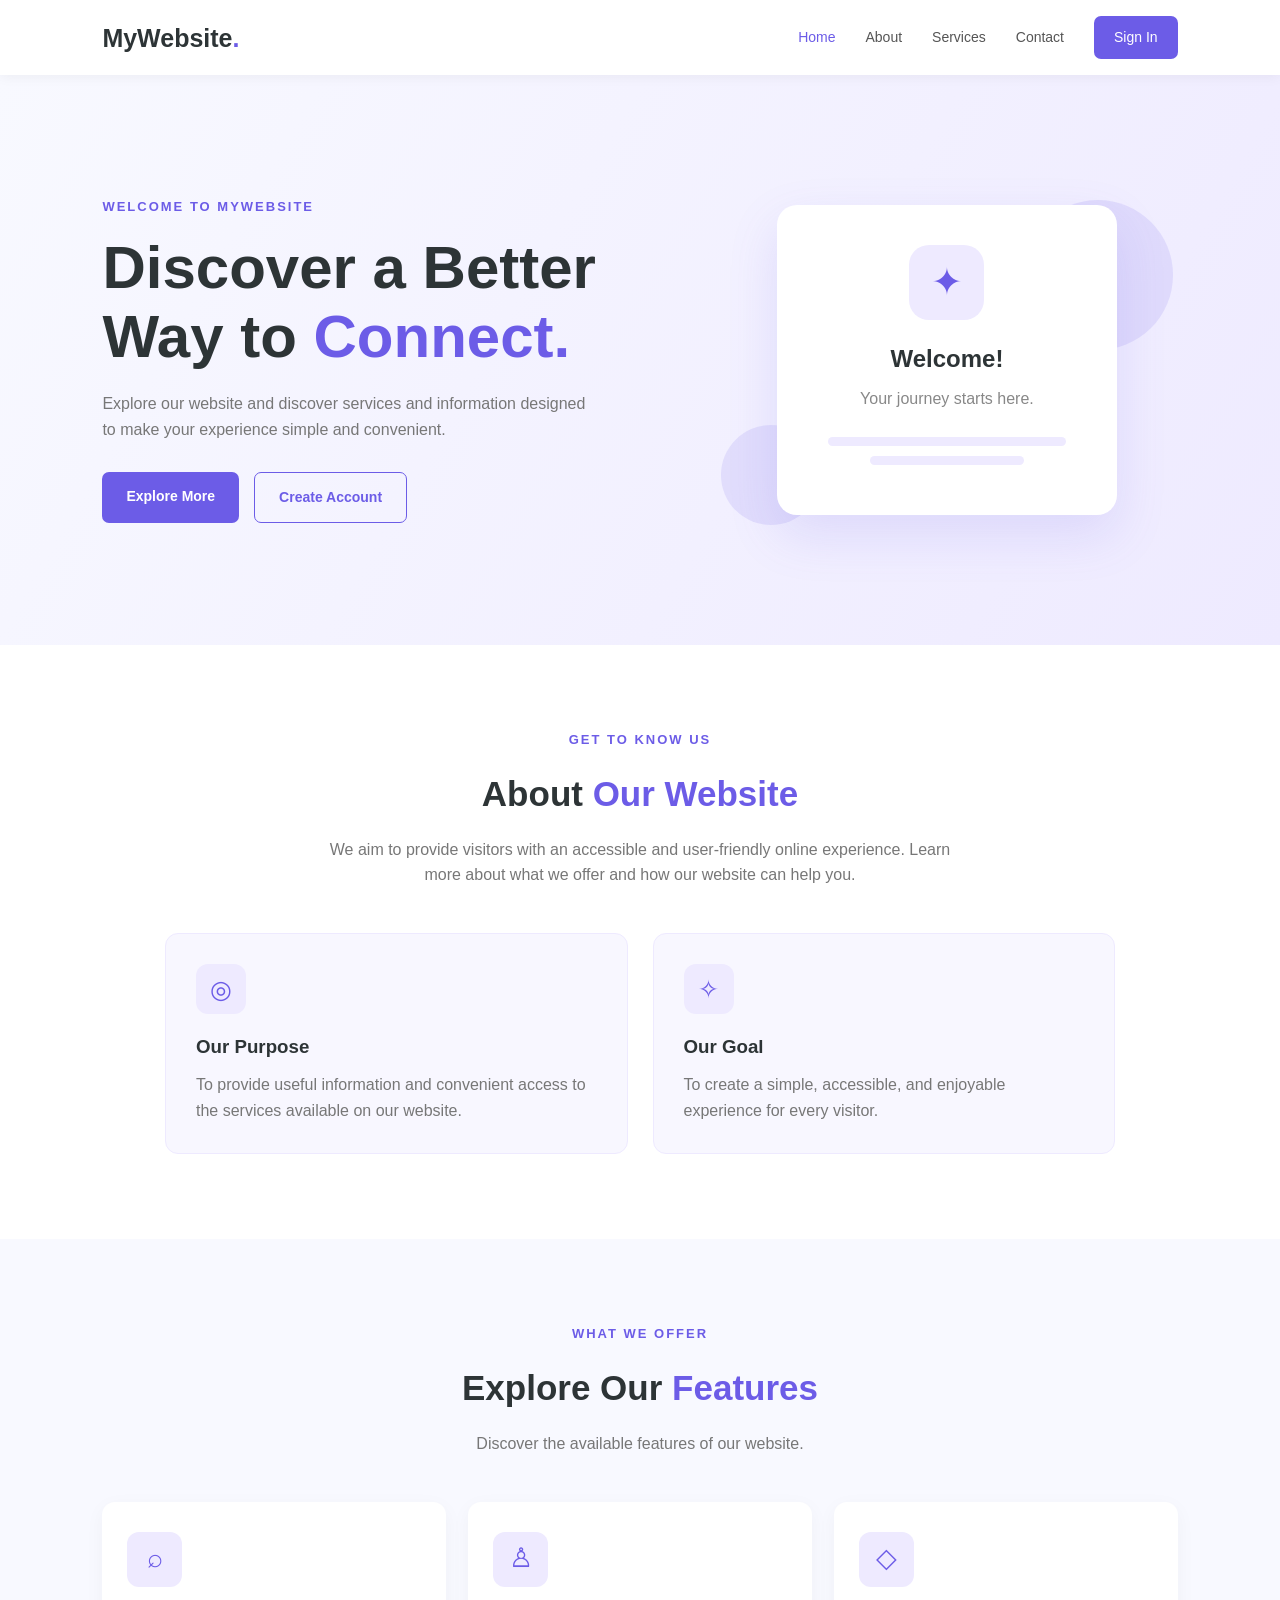
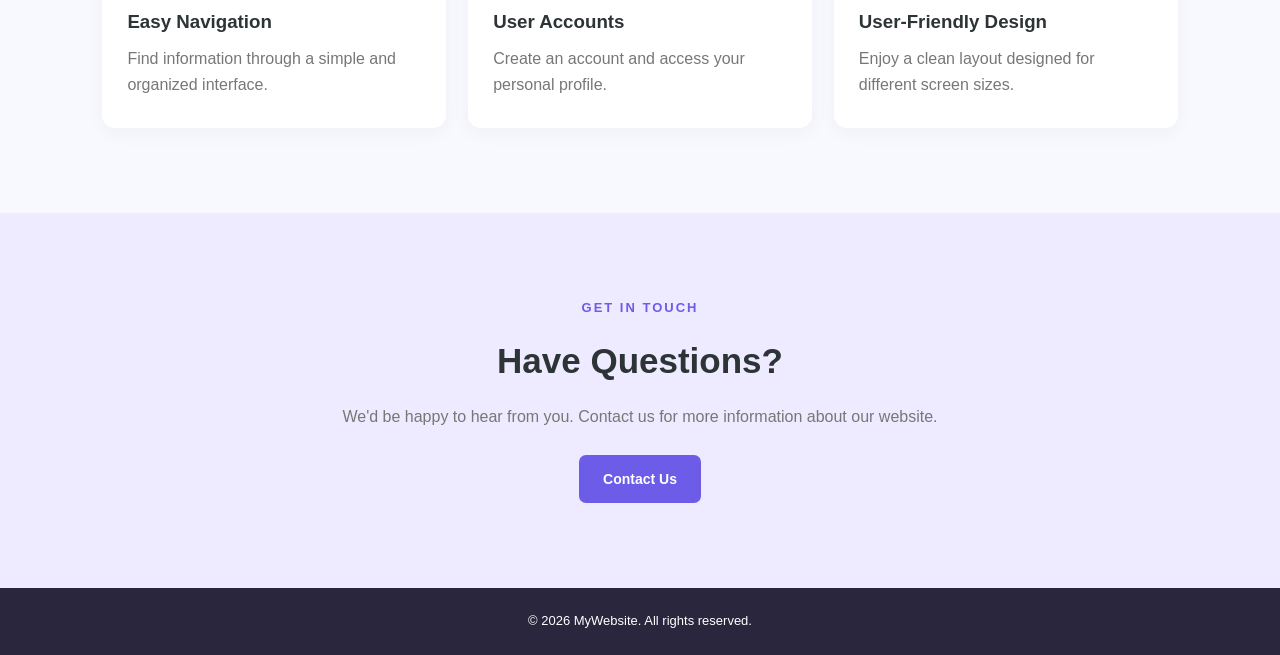
==== index.html @ 2c4d6c96 "Updated project" ====
<!DOCTYPE html>
<html lang="en">

<head>
    <!-- =====================================
         1. PAGE SETTINGS
    ====================================== -->
    <meta charset="UTF-8">
    <meta name="viewport" content="width=device-width, initial-scale=1.0">

    <!-- EDIT: Website Browser Title -->
    <title>MyWebsite | Welcome</title>

    <!-- CSS FILE -->
    <link rel="stylesheet" href="index.css">
</head>

<body>

    <!-- =====================================
         2. HEADER / WEBSITE NAVIGATION
    ====================================== -->
    <header class="header">

        <!-- EDIT: Website Logo / Name -->
        <a href="#home" class="logo">
            MyWebsite<span>.</span>
        </a>

        <!-- Mobile Menu Button -->
        <button class="menu-toggle" id="menuToggle" aria-label="Toggle navigation">
            ☰
        </button>

        <!-- Navigation Links -->
        <nav class="navbar" id="navbar">

            <a href="#home" class="nav-link active">Home</a>
            <a href="#about" class="nav-link">About</a>
            <a href="#services" class="nav-link">Services</a>
            <a href="#contact" class="nav-link">Contact</a>

            <!-- Account Navigation -->
            <a href="login_page.html" id="loginLink" class="login-link">
                Sign In
            </a>

            <a href="profile.html" id="profileLink" class="login-link" hidden>
                My Profile
            </a>

        </nav>
    </header>


    <!-- =====================================
         3. MAIN WEBSITE CONTENT
    ====================================== -->
    <main>

        <!-- =====================================
             3.1 HERO SECTION / HOMEPAGE BANNER
        ====================================== -->
        <section class="hero" id="home">

            <!-- HERO TEXT CONTENT -->
            <div class="hero-content">

                <!-- EDIT: Small Introduction Text -->
                <p class="eyebrow">WELCOME TO MYWEBSITE</p>

                <!-- EDIT: Main Website Heading -->
                <h1>
                    Discover a Better Way to
                    <span>Connect.</span>
                </h1>

                <!-- EDIT: Website Description -->
                <p class="hero-description">
                    Explore our website and discover services and information
                    designed to make your experience simple and convenient.
                </p>

                <!-- HERO BUTTONS -->
                <div class="hero-buttons">

                    <a href="#about" class="primary-btn">
                        Explore More
                    </a>

                    <a href="register_page.html" class="secondary-btn" id="registerLink">
                        Create Account
                    </a>

                </div>
            </div>


            <!-- HERO IMAGE / VISUAL DESIGN -->
            <div class="hero-visual">

                <div class="visual-card">
                    <div class="visual-icon">✦</div>

                    <!-- EDIT: Hero Card Heading -->
                    <h2>Welcome!</h2>

                    <!-- EDIT: Hero Card Description -->
                    <p>Your journey starts here.</p>

                    <div class="visual-line"></div>
                    <div class="visual-line short"></div>
                </div>

                <!-- Decorative Elements -->
                <div class="decor decor-one"></div>
                <div class="decor decor-two"></div>

            </div>

        </section>


        <!-- =====================================
             3.2 ABOUT SECTION
        ====================================== -->
        <section class="about section" id="about">

            <!-- ABOUT SECTION HEADING -->
            <div class="section-heading">

                <p class="eyebrow">GET TO KNOW US</p>

                <!-- EDIT: About Heading -->
                <h2>
                    About <span>Our Website</span>
                </h2>

                <!-- EDIT: About Introduction -->
                <p>
                    We aim to provide visitors with an accessible and
                    user-friendly online experience. Learn more about
                    what we offer and how our website can help you.
                </p>

            </div>


            <!-- ABOUT INFORMATION CARDS -->
            <div class="about-content">

                <!-- ABOUT CARD 1 -->
                <div class="about-box">

                    <div class="about-icon">◎</div>

                    <!-- EDIT: Purpose Title -->
                    <h3>Our Purpose</h3>

                    <!-- EDIT: Purpose Description -->
                    <p>
                        To provide useful information and convenient access
                        to the services available on our website.
                    </p>

                </div>


                <!-- ABOUT CARD 2 -->
                <div class="about-box">

                    <div class="about-icon">✧</div>

                    <!-- EDIT: Goal Title -->
                    <h3>Our Goal</h3>

                    <!-- EDIT: Goal Description -->
                    <p>
                        To create a simple, accessible, and enjoyable
                        experience for every visitor.
                    </p>

                </div>

            </div>

        </section>


        <!-- =====================================
             3.3 SERVICES / FEATURES SECTION
        ====================================== -->
        <section class="services section" id="services">

            <!-- SERVICES HEADING -->
            <div class="section-heading">

                <p class="eyebrow">WHAT WE OFFER</p>

                <!-- EDIT: Services Heading -->
                <h2>
                    Explore Our <span>Features</span>
                </h2>

                <!-- EDIT: Services Introduction -->
                <p>
                    Discover the available features of our website.
                </p>

            </div>


            <!-- SERVICES CARDS -->
            <div class="service-grid">

                <!-- SERVICE CARD 1 -->
                <article class="service-card">

                    <div class="service-icon">⌕</div>

                    <!-- EDIT: Service 1 Title -->
                    <h3>Easy Navigation</h3>

                    <!-- EDIT: Service 1 Description -->
                    <p>
                        Find information through a simple and organized interface.
                    </p>

                </article>


                <!-- SERVICE CARD 2 -->
                <article class="service-card">

                    <div class="service-icon">♙</div>

                    <!-- EDIT: Service 2 Title -->
                    <h3>User Accounts</h3>

                    <!-- EDIT: Service 2 Description -->
                    <p>
                        Create an account and access your personal profile.
                    </p>

                </article>


                <!-- SERVICE CARD 3 -->
                <article class="service-card">

                    <div class="service-icon">◇</div>

                    <!-- EDIT: Service 3 Title -->
                    <h3>User-Friendly Design</h3>

                    <!-- EDIT: Service 3 Description -->
                    <p>
                        Enjoy a clean layout designed for different screen sizes.
                    </p>

                </article>

            </div>

        </section>


        <!-- =====================================
             3.4 CONTACT SECTION
        ====================================== -->
        <section class="contact section" id="contact">

            <div class="contact-content">

                <p class="eyebrow">GET IN TOUCH</p>

                <!-- EDIT: Contact Heading -->
                <h2>Have Questions?</h2>

                <!-- EDIT: Contact Description -->
                <p>
                    We'd be happy to hear from you. Contact us for more
                    information about our website.
                </p>

                <!-- EDIT: Contact Email Address -->
                <a href="mailto:hello@example.com" class="primary-btn">
                    Contact Us
                </a>

            </div>

        </section>

    </main>


    <!-- =====================================
         4. FOOTER SECTION
    ====================================== -->
    <footer class="footer">

        <!-- EDIT: Website Name / Copyright -->
        <p>
            © <span id="currentYear"></span>
            MyWebsite. All rights reserved.
        </p>

    </footer>


    <!-- =====================================
         5. JAVASCRIPT FILE
    ====================================== -->
    <script src="index.js"></script>

</body>
</html>
---- index.css ----
/* =========================
   1. GLOBAL STYLES
========================= */

* {
    margin: 0;
    padding: 0;
    box-sizing: border-box;
    font-family: Arial, sans-serif;
    scroll-behavior: smooth;
}

body {
    background: #f8f9ff;
    color: #2d3436;
    line-height: 1.6;
}

a {
    text-decoration: none;
}

/* =========================
   2. HEADER AND NAVIGATION
========================= */

.header {
    width: 100%;
    min-height: 75px;
    padding: 15px 8%;
    background: #ffffff;
    display: flex;
    justify-content: space-between;
    align-items: center;
    position: sticky;
    top: 0;
    z-index: 1000;
    box-shadow: 0 2px 12px rgba(0, 0, 0, 0.05);
}

.logo {
    font-size: 25px;
    font-weight: bold;
    color: #2d3436;
}

.logo span {
    color: #6c5ce7;
}

.navbar {
    display: flex;
    align-items: center;
    gap: 30px;
}

.nav-link {
    color: #555;
    font-size: 14px;
    transition: 0.3s;
}

.nav-link:hover,
.nav-link.active {
    color: #6c5ce7;
}

.login-link {
    background: #6c5ce7;
    color: #ffffff;
    padding: 10px 20px;
    border-radius: 7px;
    font-size: 14px;
    transition: 0.3s;
}

.login-link:hover {
    background: #5546c7;
}

.login-link[hidden] {
    display: none;
}

.menu-toggle {
    display: none;
    background: none;
    border: none;
    font-size: 26px;
    cursor: pointer;
}

/* =========================
   3. HERO SECTION
========================= */

.hero {
    min-height: 570px;
    padding: 80px 8%;
    display: grid;
    grid-template-columns: 1.1fr 0.9fr;
    align-items: center;
    gap: 50px;
    background: linear-gradient(120deg, #f8f9ff, #eeeaff);
    overflow: hidden;
}

.hero-content {
    max-width: 600px;
}

.eyebrow {
    color: #6c5ce7;
    font-size: 13px;
    font-weight: bold;
    letter-spacing: 2px;
    margin-bottom: 15px;
}

.hero h1 {
    font-size: clamp(38px, 5vw, 60px);
    line-height: 1.15;
    margin-bottom: 20px;
}

.hero h1 span,
.section-heading h2 span {
    color: #6c5ce7;
}

.hero-description {
    color: #777;
    max-width: 500px;
    margin-bottom: 30px;
}

.hero-buttons {
    display: flex;
    gap: 15px;
    flex-wrap: wrap;
}

.primary-btn,
.secondary-btn {
    display: inline-block;
    padding: 13px 24px;
    border-radius: 7px;
    font-size: 14px;
    font-weight: bold;
    transition: 0.3s;
}

.primary-btn {
    background: #6c5ce7;
    color: white;
}

.primary-btn:hover {
    background: #5546c7;
    transform: translateY(-3px);
}

.secondary-btn {
    border: 1px solid #6c5ce7;
    color: #6c5ce7;
}

.secondary-btn:hover {
    background: #eeeaff;
}

/* Hero visual */

.hero-visual {
    min-height: 350px;
    display: grid;
    place-items: center;
    position: relative;
}

.visual-card {
    width: min(100%, 340px);
    padding: 40px 30px;
    background: white;
    border-radius: 20px;
    box-shadow: 0 20px 50px rgba(108, 92, 231, 0.15);
    position: relative;
    z-index: 2;
    text-align: center;
}

.visual-icon {
    width: 75px;
    height: 75px;
    margin: 0 auto 20px;
    display: grid;
    place-items: center;
    border-radius: 20px;
    background: #eeeaff;
    color: #6c5ce7;
    font-size: 38px;
}

.visual-card h2 {
    margin-bottom: 8px;
}

.visual-card p {
    color: #888;
}

.visual-line {
    height: 9px;
    width: 85%;
    margin: 25px auto 10px;
    border-radius: 10px;
    background: #eeeaff;
}

.visual-line.short {
    width: 55%;
    margin-top: 10px;
}

.decor {
    position: absolute;
    border-radius: 50%;
    background: rgba(108, 92, 231, 0.13);
}

.decor-one {
    width: 150px;
    height: 150px;
    top: 15px;
    right: 5px;
}

.decor-two {
    width: 100px;
    height: 100px;
    bottom: 10px;
    left: 5px;
}

/* =========================
   4. GENERAL SECTIONS
========================= */

.section {
    padding: 85px 8%;
}

.section-heading {
    max-width: 650px;
    margin: 0 auto 45px;
    text-align: center;
}

.section-heading h2 {
    font-size: 35px;
    margin-bottom: 15px;
}

.section-heading > p:last-child {
    color: #777;
}

/* =========================
   5. ABOUT SECTION
========================= */

.about {
    background: white;
}

.about-content {
    display: grid;
    grid-template-columns: repeat(2, minmax(0, 1fr));
    gap: 25px;
    max-width: 950px;
    margin: auto;
}

.about-box {
    padding: 30px;
    background: #f8f7ff;
    border-radius: 13px;
    border: 1px solid #eeeaff;
}

.about-icon {
    width: 50px;
    height: 50px;
    display: grid;
    place-items: center;
    background: #eeeaff;
    color: #6c5ce7;
    border-radius: 12px;
    font-size: 25px;
    margin-bottom: 18px;
}

.about-box h3 {
    margin-bottom: 10px;
}

.about-box p {
    color: #777;
}

/* =========================
   6. SERVICES SECTION
========================= */

.services {
    background: #f8f9ff;
}

.service-grid {
    display: grid;
    grid-template-columns: repeat(3, minmax(0, 1fr));
    gap: 22px;
}

.service-card {
    padding: 30px 25px;
    background: white;
    border-radius: 13px;
    box-shadow: 0 5px 20px rgba(0, 0, 0, 0.04);
    transition: 0.3s;
}

.service-card:hover {
    transform: translateY(-7px);
    box-shadow: 0 12px 25px rgba(108, 92, 231, 0.10);
}

.service-icon {
    width: 55px;
    height: 55px;
    display: grid;
    place-items: center;
    background: #eeeaff;
    color: #6c5ce7;
    border-radius: 12px;
    font-size: 27px;
    margin-bottom: 20px;
}

.service-card h3 {
    margin-bottom: 10px;
}

.service-card p {
    color: #777;
}

/* =========================
   7. CONTACT SECTION
========================= */

.contact {
    background: #eeeaff;
    text-align: center;
}

.contact-content {
    max-width: 600px;
    margin: auto;
}

.contact h2 {
    font-size: 35px;
    margin-bottom: 15px;
}

.contact-content > p:not(.eyebrow) {
    color: #777;
    margin-bottom: 25px;
}

/* =========================
   8. FOOTER
========================= */

.footer {
    padding: 23px 8%;
    background: #29263d;
    color: #ffffff;
    text-align: center;
    font-size: 13px;
}

/* =========================
   9. RESPONSIVE DESIGN
========================= */

@media (max-width: 850px) {
    .header {
        padding: 15px 5%;
    }

    .hero {
        padding: 65px 5%;
        grid-template-columns: 1fr;
        text-align: center;
    }

    .hero-content {
        margin: auto;
    }

    .hero-description {
        margin-left: auto;
        margin-right: auto;
    }

    .hero-buttons {
        justify-content: center;
    }

    .hero-visual {
        min-height: 300px;
    }

    .section {
        padding: 70px 5%;
    }
}

@media (max-width: 650px) {
    .menu-toggle {
        display: block;
    }

    .navbar {
        display: none;
        position: absolute;
        top: 75px;
        left: 0;
        width: 100%;
        padding: 20px;
        background: white;
        flex-direction: column;
        align-items: stretch;
        gap: 18px;
        box-shadow: 0 8px 15px rgba(0, 0, 0, 0.06);
    }

    .navbar.show {
        display: flex;
    }

    .navbar .login-link {
        text-align: center;
    }

    .about-content,
    .service-grid {
        grid-template-columns: 1fr;
    }

    .section-heading h2,
    .contact h2 {
        font-size: 29px;
    }

    .hero h1 {
        font-size: 39px;
    }
}
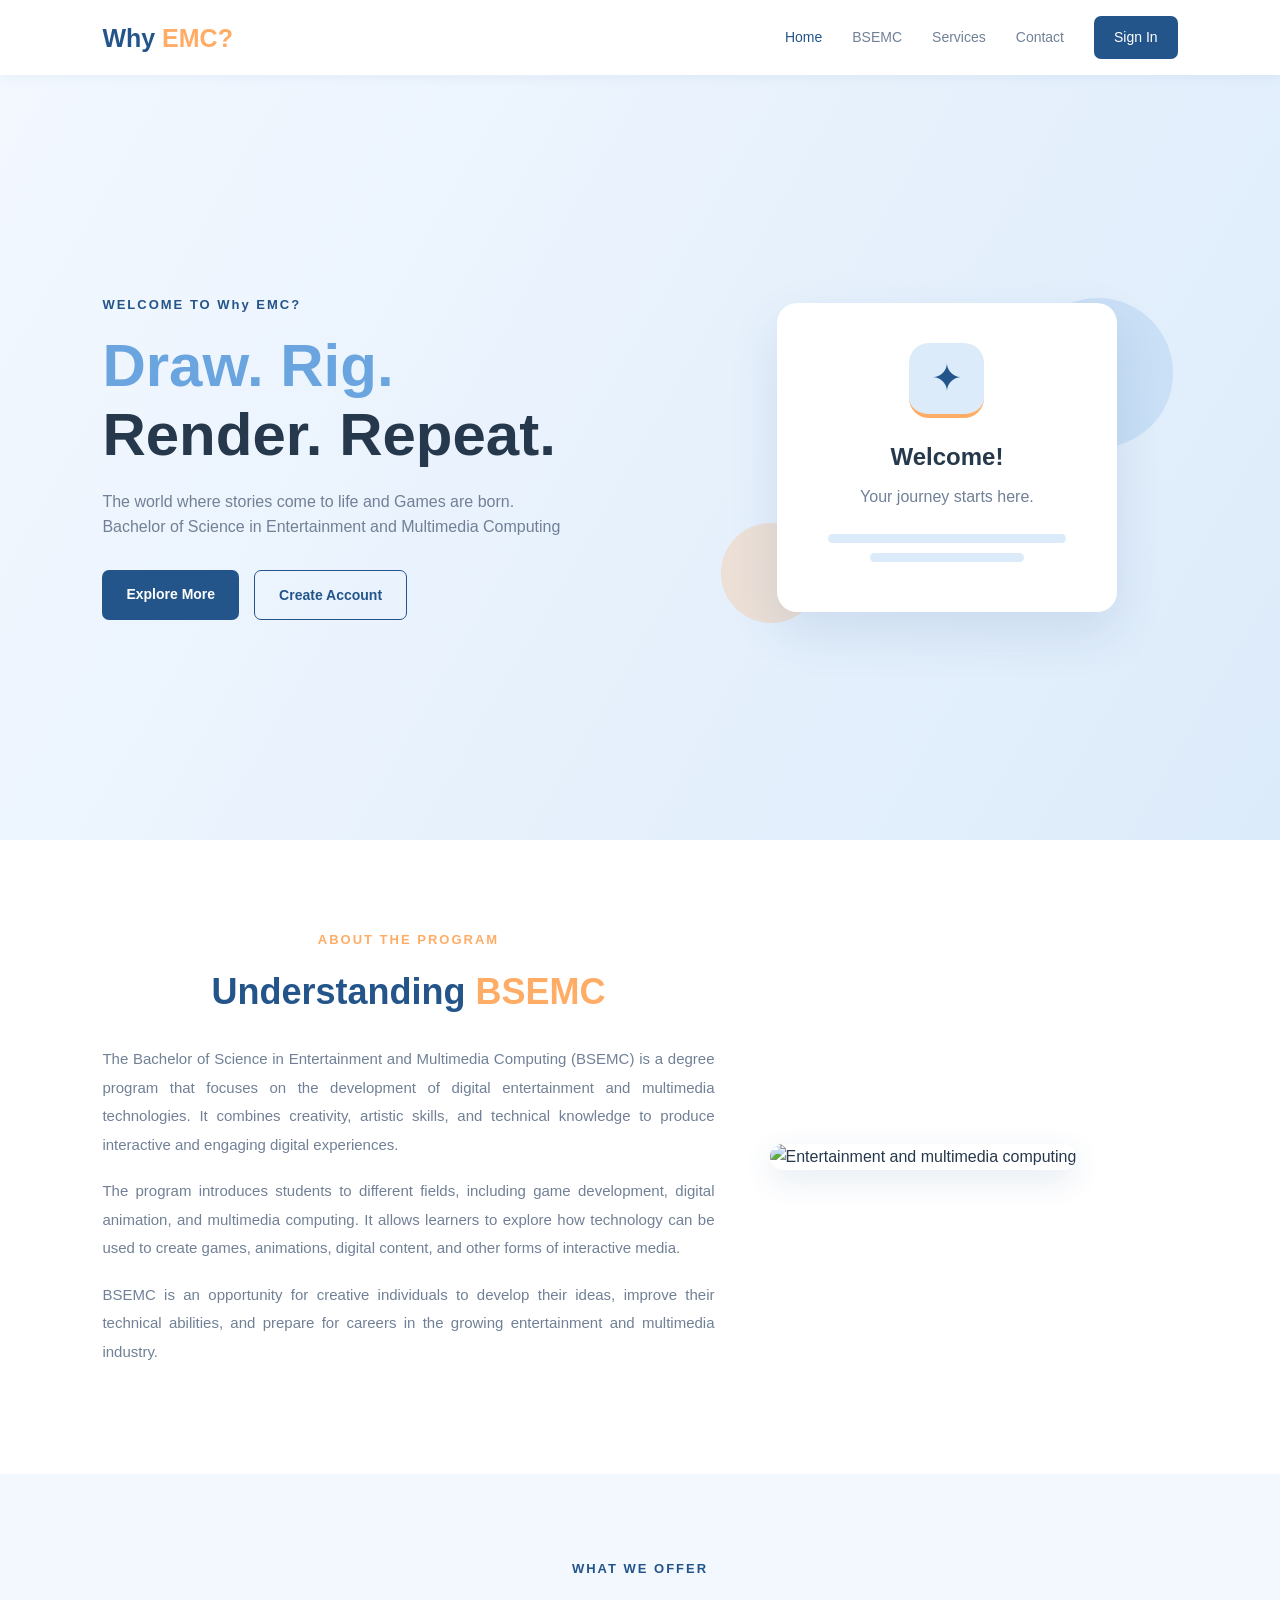
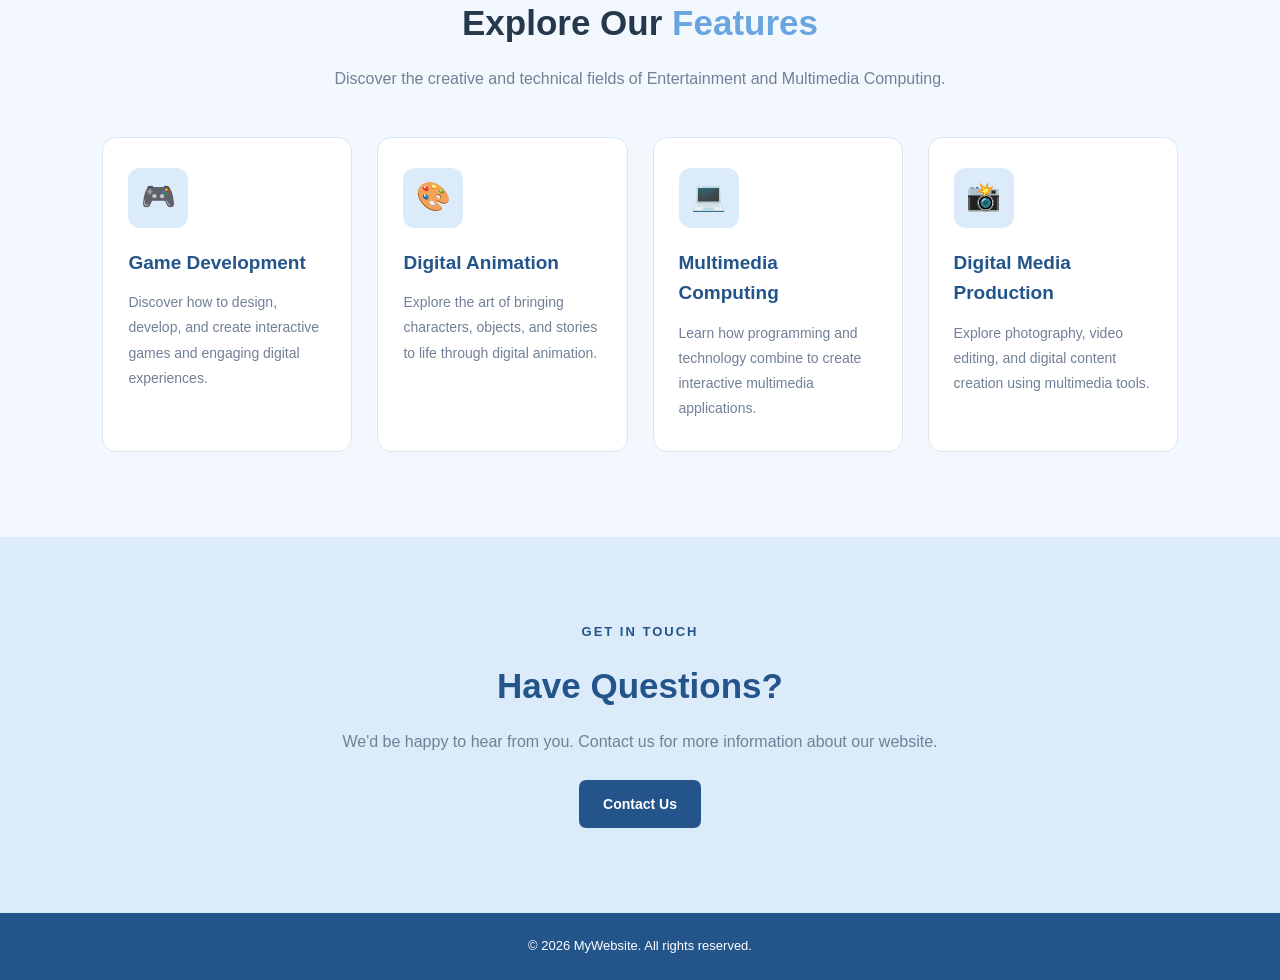
==== commit 36516c2c: "Updated project" ====
--- a/index.html
+++ b/index.html
@@ -25,7 +25,7 @@
 
         <!-- EDIT: Website Logo / Name -->
         <a href="#home" class="logo">
-            MyWebsite<span>.</span>
+            Why    <span>EMC?</span>
         </a>
 
         <!-- Mobile Menu Button -->
@@ -37,7 +37,7 @@
         <nav class="navbar" id="navbar">
 
             <a href="#home" class="nav-link active">Home</a>
-            <a href="#about" class="nav-link">About</a>
+            <a href="#BSEMC" class="nav-link">BSEMC</a>
             <a href="#services" class="nav-link">Services</a>
             <a href="#contact" class="nav-link">Contact</a>
 
@@ -53,7 +53,6 @@
         </nav>
     </header>
 
-
     <!-- =====================================
          3. MAIN WEBSITE CONTENT
     ====================================== -->
@@ -68,24 +67,29 @@
             <div class="hero-content">
 
                 <!-- EDIT: Small Introduction Text -->
-                <p class="eyebrow">WELCOME TO MYWEBSITE</p>
+                <p class="eyebrow">WELCOME TO Why EMC?</p>
 
                 <!-- EDIT: Main Website Heading -->
                 <h1>
-                    Discover a Better Way to
-                    <span>Connect.</span>
+                       
+                    <span>Draw.</span>
+                    <span>Rig.</span>
+                    <br>
+                    Render.
+                    Repeat.
                 </h1>
 
                 <!-- EDIT: Website Description -->
                 <p class="hero-description">
-                    Explore our website and discover services and information
-                    designed to make your experience simple and convenient.
+                    The world where stories come to life and Games are born.
+                    <br> 
+                    Bachelor of Science in Entertainment and Multimedia Computing
                 </p>
 
                 <!-- HERO BUTTONS -->
                 <div class="hero-buttons">
 
-                    <a href="#about" class="primary-btn">
+                    <a href="#BSEMC" class="primary-btn">
                         Explore More
                     </a>
 
@@ -123,73 +127,59 @@
 
 
         <!-- =====================================
-             3.2 ABOUT SECTION
+            ABOUT / UNDERSTANDING BSEMC SECTION
         ====================================== -->
-        <section class="about section" id="about">
-
-            <!-- ABOUT SECTION HEADING -->
-            <div class="section-heading">
-
-                <p class="eyebrow">GET TO KNOW US</p>
-
-                <!-- EDIT: About Heading -->
-                <h2>
-                    About <span>Our Website</span>
-                </h2>
-
-                <!-- EDIT: About Introduction -->
-                <p>
-                    We aim to provide visitors with an accessible and
-                    user-friendly online experience. Learn more about
-                    what we offer and how our website can help you.
-                </p>
-
-            </div>
-
-
-            <!-- ABOUT INFORMATION CARDS -->
-            <div class="about-content">
-
-                <!-- ABOUT CARD 1 -->
-                <div class="about-box">
-
-                    <div class="about-icon">◎</div>
-
-                    <!-- EDIT: Purpose Title -->
-                    <h3>Our Purpose</h3>
-
-                    <!-- EDIT: Purpose Description -->
-                    <p>
-                        To provide useful information and convenient access
-                        to the services available on our website.
-                    </p>
-
-                </div>
-
-
-                <!-- ABOUT CARD 2 -->
-                <div class="about-box">
-
-                    <div class="about-icon">✧</div>
-
-                    <!-- EDIT: Goal Title -->
-                    <h3>Our Goal</h3>
-
-                    <!-- EDIT: Goal Description -->
-                    <p>
-                        To create a simple, accessible, and enjoyable
-                        experience for every visitor.
-                    </p>
-
+        <section class="BSEMC-section" id="BSEMC">
+
+            <div class="BSEMC-container">
+
+                <!-- LEFT: Article Content -->
+                <div class="BSEMC-content">
+
+                    <p class="BSEMC-label">ABOUT THE PROGRAM</p>
+
+                    <!-- EDIT: Section Title -->
+                    <h2>Understanding <span>BSEMC</span></h2>
+
+                    <!-- EDIT: Article -->
+                    <p>
+                        The Bachelor of Science in Entertainment and Multimedia
+                        Computing (BSEMC) is a degree program that focuses on
+                        the development of digital entertainment and multimedia
+                        technologies. It combines creativity, artistic skills,
+                        and technical knowledge to produce interactive and
+                        engaging digital experiences.
+                    </p>
+
+                    <p>
+                        The program introduces students to different fields,
+                        including game development, digital animation, and
+                        multimedia computing. It allows learners to explore
+                        how technology can be used to create games, animations,
+                        digital content, and other forms of interactive media.
+                    </p>
+
+                    <p>
+                        BSEMC is an opportunity for creative individuals to
+                        develop their ideas, improve their technical abilities,
+                        and prepare for careers in the growing entertainment
+                        and multimedia industry.
+                    </p>
+
+                </div>
+
+                <!-- RIGHT: Supporting Image -->
+                <div class="BSEMC-image">
+                    <img src="images/bsemc-about.jpg"
+                        alt="Entertainment and multimedia computing">
                 </div>
 
             </div>
 
         </section>
 
-
         <!-- =====================================
-             3.3 SERVICES / FEATURES SECTION
+            3.3 SERVICES / FEATURES SECTION
         ====================================== -->
         <section class="services section" id="services">
 
@@ -205,67 +195,58 @@
 
                 <!-- EDIT: Services Introduction -->
                 <p>
-                    Discover the available features of our website.
+                    Discover the creative and technical fields
+                    of Entertainment and Multimedia Computing.
                 </p>
 
             </div>
 
-
-            <!-- SERVICES CARDS -->
-            <div class="service-grid">
-
-                <!-- SERVICE CARD 1 -->
-                <article class="service-card">
-
-                    <div class="service-icon">⌕</div>
-
-                    <!-- EDIT: Service 1 Title -->
-                    <h3>Easy Navigation</h3>
-
-                    <!-- EDIT: Service 1 Description -->
-                    <p>
-                        Find information through a simple and organized interface.
-                    </p>
-
-                </article>
-
-
-                <!-- SERVICE CARD 2 -->
-                <article class="service-card">
-
-                    <div class="service-icon">♙</div>
-
-                    <!-- EDIT: Service 2 Title -->
-                    <h3>User Accounts</h3>
-
-                    <!-- EDIT: Service 2 Description -->
-                    <p>
-                        Create an account and access your personal profile.
-                    </p>
-
-                </article>
-
-
-                <!-- SERVICE CARD 3 -->
-                <article class="service-card">
-
-                    <div class="service-icon">◇</div>
-
-                    <!-- EDIT: Service 3 Title -->
-                    <h3>User-Friendly Design</h3>
-
-                    <!-- EDIT: Service 3 Description -->
-                    <p>
-                        Enjoy a clean layout designed for different screen sizes.
-                    </p>
-
-                </article>
+            <!-- SERVICES / FEATURE CARDS -->
+            <div class="services-container">
+
+                <!-- FEATURE 1 -->
+                <div class="service-card">
+                    <div class="service-icon">🎮</div>
+                    <h3>Game Development</h3>
+                    <p>
+                        Discover how to design, develop, and create
+                        interactive games and engaging digital experiences.
+                    </p>
+                </div>
+
+                <!-- FEATURE 2 -->
+                <div class="service-card">
+                    <div class="service-icon">🎨</div>
+                    <h3>Digital Animation</h3>
+                    <p>
+                        Explore the art of bringing characters, objects,
+                        and stories to life through digital animation.
+                    </p>
+                </div>
+
+                <!-- FEATURE 3 -->
+                <div class="service-card">
+                    <div class="service-icon">💻</div>
+                    <h3>Multimedia Computing</h3>
+                    <p>
+                        Learn how programming and technology combine
+                        to create interactive multimedia applications.
+                    </p>
+                </div>
+
+                <!-- FEATURE 4 -->
+                <div class="service-card">
+                    <div class="service-icon">📸</div>
+                    <h3>Digital Media Production</h3>
+                    <p>
+                        Explore photography, video editing, and digital
+                        content creation using multimedia tools.
+                    </p>
+                </div>
 
             </div>
 
         </section>
-
-
         <!-- =====================================
              3.4 CONTACT SECTION
         ====================================== -->
--- a/index.css
+++ b/index.css
@@ -1,6 +1,7 @@
-/* =========================
+
+/* =========================================
    1. GLOBAL STYLES
-========================= */
+========================================= */
 
 * {
     margin: 0;
@@ -9,10 +10,24 @@
     font-family: Arial, sans-serif;
     scroll-behavior: smooth;
 }
+#home {
+    scroll-margin-top: 75px; /* Adjust this value based on your header height */
+}
+:root {
+    --bg-color: #F3F8FF;
+    --surface-color: #FFFFFF;
+    --soft-blue: #DCEBFA;
+    --primary-blue: #6BA5DF;
+    --dark-blue: #24558A;
+    --orange: #FFAD66;
+    --text-color: #26384B;
+    --muted-color: #718096;
+    --border-color: #DCE6F0;
+}
 
 body {
-    background: #f8f9ff;
-    color: #2d3436;
+    background: var(--bg-color);
+    color: var(--text-color);
     line-height: 1.6;
 }
 
@@ -20,32 +35,32 @@
     text-decoration: none;
 }
 
-/* =========================
+/* =========================================
    2. HEADER AND NAVIGATION
-========================= */
+========================================= */
 
 .header {
     width: 100%;
     min-height: 75px;
     padding: 15px 8%;
-    background: #ffffff;
+    background: var(--surface-color);
     display: flex;
     justify-content: space-between;
     align-items: center;
     position: sticky;
     top: 0;
     z-index: 1000;
-    box-shadow: 0 2px 12px rgba(0, 0, 0, 0.05);
+    box-shadow: 0 2px 12px rgba(36, 85, 138, 0.06);
 }
 
 .logo {
     font-size: 25px;
     font-weight: bold;
-    color: #2d3436;
+    color: var(--dark-blue);
 }
 
 .logo span {
-    color: #6c5ce7;
+    color: var(--orange);
 }
 
 .navbar {
@@ -55,19 +70,19 @@
 }
 
 .nav-link {
-    color: #555;
+    color: var(--muted-color);
     font-size: 14px;
     transition: 0.3s;
 }
 
 .nav-link:hover,
 .nav-link.active {
-    color: #6c5ce7;
+    color: var(--dark-blue);
 }
 
 .login-link {
-    background: #6c5ce7;
-    color: #ffffff;
+    background: var(--dark-blue);
+    color: white;
     padding: 10px 20px;
     border-radius: 7px;
     font-size: 14px;
@@ -75,7 +90,7 @@
 }
 
 .login-link:hover {
-    background: #5546c7;
+    background: #183F6B;
 }
 
 .login-link[hidden] {
@@ -86,31 +101,37 @@
     display: none;
     background: none;
     border: none;
+    color: var(--dark-blue);
     font-size: 26px;
     cursor: pointer;
 }
 
-/* =========================
+/* =========================================
    3. HERO SECTION
-========================= */
+========================================= */
 
 .hero {
-    min-height: 570px;
-    padding: 80px 8%;
+    min-height: 85vh; /* Makes the hero section taller */
+    padding: 110px 8%;
     display: grid;
     grid-template-columns: 1.1fr 0.9fr;
     align-items: center;
     gap: 50px;
-    background: linear-gradient(120deg, #f8f9ff, #eeeaff);
+    background: linear-gradient(
+        120deg,
+        #F3F8FF,
+        #DCEBFA
+    );
     overflow: hidden;
 }
+
 
 .hero-content {
     max-width: 600px;
 }
 
 .eyebrow {
-    color: #6c5ce7;
+    color: var(--dark-blue);
     font-size: 13px;
     font-weight: bold;
     letter-spacing: 2px;
@@ -125,11 +146,11 @@
 
 .hero h1 span,
 .section-heading h2 span {
-    color: #6c5ce7;
+    color: var(--primary-blue);
 }
 
 .hero-description {
-    color: #777;
+    color: var(--muted-color);
     max-width: 500px;
     margin-bottom: 30px;
 }
@@ -139,6 +160,8 @@
     gap: 15px;
     flex-wrap: wrap;
 }
+
+/* Hero Buttons */
 
 .primary-btn,
 .secondary-btn {
@@ -151,25 +174,25 @@
 }
 
 .primary-btn {
-    background: #6c5ce7;
+    background: var(--dark-blue);
     color: white;
 }
 
 .primary-btn:hover {
-    background: #5546c7;
+    background: #183F6B;
     transform: translateY(-3px);
 }
 
 .secondary-btn {
-    border: 1px solid #6c5ce7;
-    color: #6c5ce7;
+    border: 1px solid var(--dark-blue);
+    color: var(--dark-blue);
 }
 
 .secondary-btn:hover {
-    background: #eeeaff;
-}
-
-/* Hero visual */
+    background: var(--soft-blue);
+}
+
+/* Hero Visual */
 
 .hero-visual {
     min-height: 350px;
@@ -181,9 +204,9 @@
 .visual-card {
     width: min(100%, 340px);
     padding: 40px 30px;
-    background: white;
+    background: var(--surface-color);
     border-radius: 20px;
-    box-shadow: 0 20px 50px rgba(108, 92, 231, 0.15);
+    box-shadow: 0 20px 50px rgba(36, 85, 138, 0.12);
     position: relative;
     z-index: 2;
     text-align: center;
@@ -196,8 +219,9 @@
     display: grid;
     place-items: center;
     border-radius: 20px;
-    background: #eeeaff;
-    color: #6c5ce7;
+    background: var(--soft-blue);
+    color: var(--dark-blue);
+    border-bottom: 4px solid var(--orange);
     font-size: 38px;
 }
 
@@ -206,7 +230,7 @@
 }
 
 .visual-card p {
-    color: #888;
+    color: var(--muted-color);
 }
 
 .visual-line {
@@ -214,7 +238,7 @@
     width: 85%;
     margin: 25px auto 10px;
     border-radius: 10px;
-    background: #eeeaff;
+    background: var(--soft-blue);
 }
 
 .visual-line.short {
@@ -225,7 +249,7 @@
 .decor {
     position: absolute;
     border-radius: 50%;
-    background: rgba(108, 92, 231, 0.13);
+    background: rgba(107, 165, 223, 0.20);
 }
 
 .decor-one {
@@ -240,11 +264,12 @@
     height: 100px;
     bottom: 10px;
     left: 5px;
-}
-
-/* =========================
+    background: rgba(255, 173, 102, 0.25);
+}
+
+/* =========================================
    4. GENERAL SECTIONS
-========================= */
+========================================= */
 
 .section {
     padding: 85px 8%;
@@ -262,105 +287,154 @@
 }
 
 .section-heading > p:last-child {
-    color: #777;
-}
-
-/* =========================
-   5. ABOUT SECTION
-========================= */
-
-.about {
-    background: white;
-}
-
-.about-content {
+    color: var(--muted-color);
+}
+
+/* =====================================
+   ABOUT / UNDERSTANDING BSEMC
+====================================== */
+
+.BSEMC-section {
+    padding: 90px 8%;
+    background: #FFFFFF;
+}
+
+.BSEMC-container {
     display: grid;
-    grid-template-columns: repeat(2, minmax(0, 1fr));
+    grid-template-columns: 1.2fr 0.8fr;
+    align-items: center;
+    gap: 55px;
+    max-width: 1200px;
+    margin: auto;
+}
+
+.BSEMC-content {
+    width: 100%;
+}
+
+.BSEMC-label {
+    color: #FFAD66;
+    font-size: 13px;
+    font-weight: 700;
+    letter-spacing: 2px;
+    margin-bottom: 12px;
+}
+
+.BSEMC-content h2 {
+    color: #24558A;
+    font-size: 36px;
+    margin-bottom: 25px;
+}
+
+.BSEMC-content h2 span {
+    color: #FFAD66;
+}
+
+.BSEMC-content p:not(.BSEMC-label) {
+    color: #718096;
+    font-size: 15px;
+    line-height: 1.9;
+    margin-bottom: 18px;
+    text-align: justify;
+}
+
+.BSEMC-image img {
+    width: 100%;
+    height: 380px;
+    object-fit: cover;
+    border-radius: 15px;
+    box-shadow: 0 10px 30px rgba(36, 85, 138, 0.12);
+}
+.BSEMC-label,
+.BSEMC-content h2 {
+    text-align: center;
+}
+
+/* Responsive Design */
+@media (max-width: 850px) {
+    .BSEMC-container {
+        grid-template-columns: 1fr;
+        gap: 30px;
+    }
+
+    .BSEMC-content h2 {
+        font-size: 30px;
+    }
+
+    .BSEMC-image img {
+        height: 300px;
+    }
+}
+
+/* =====================================
+   SERVICES / FEATURE CARDS
+====================================== */
+
+.services-container {
+    display: grid;
+    grid-template-columns: repeat(4, 1fr);
     gap: 25px;
-    max-width: 950px;
-    margin: auto;
-}
-
-.about-box {
-    padding: 30px;
-    background: #f8f7ff;
-    border-radius: 13px;
-    border: 1px solid #eeeaff;
-}
-
-.about-icon {
-    width: 50px;
-    height: 50px;
-    display: grid;
-    place-items: center;
-    background: #eeeaff;
-    color: #6c5ce7;
+    max-width: 1200px;
+    margin: 45px auto 0;
+}
+
+.service-card {
+    background: #FFFFFF;
+    padding: 30px 25px;
+    border: 1px solid #DCE6F0;
+    border-radius: 14px;
+    transition: 0.3s ease;
+}
+
+.service-card:hover {
+    transform: translateY(-8px);
+    box-shadow: 0 12px 30px rgba(36, 85, 138, 0.12);
+    border-color: #6BA5DF;
+}
+
+.service-icon {
+    width: 60px;
+    height: 60px;
+    display: flex;
+    justify-content: center;
+    align-items: center;
+    background: #DCEBFA;
     border-radius: 12px;
-    font-size: 25px;
-    margin-bottom: 18px;
-}
-
-.about-box h3 {
-    margin-bottom: 10px;
-}
-
-.about-box p {
-    color: #777;
-}
-
-/* =========================
-   6. SERVICES SECTION
-========================= */
-
-.services {
-    background: #f8f9ff;
-}
-
-.service-grid {
-    display: grid;
-    grid-template-columns: repeat(3, minmax(0, 1fr));
-    gap: 22px;
-}
-
-.service-card {
-    padding: 30px 25px;
-    background: white;
-    border-radius: 13px;
-    box-shadow: 0 5px 20px rgba(0, 0, 0, 0.04);
-    transition: 0.3s;
-}
-
-.service-card:hover {
-    transform: translateY(-7px);
-    box-shadow: 0 12px 25px rgba(108, 92, 231, 0.10);
-}
-
-.service-icon {
-    width: 55px;
-    height: 55px;
-    display: grid;
-    place-items: center;
-    background: #eeeaff;
-    color: #6c5ce7;
-    border-radius: 12px;
-    font-size: 27px;
+    font-size: 28px;
     margin-bottom: 20px;
 }
 
 .service-card h3 {
-    margin-bottom: 10px;
+    color: #24558A;
+    font-size: 19px;
+    margin-bottom: 12px;
 }
 
 .service-card p {
-    color: #777;
-}
-
-/* =========================
+    color: #718096;
+    font-size: 14px;
+    line-height: 1.8;
+}
+
+/* RESPONSIVE DESIGN */
+@media (max-width: 1000px) {
+    .services-container {
+        grid-template-columns: repeat(2, 1fr);
+    }
+}
+
+@media (max-width: 600px) {
+    .services-container {
+        grid-template-columns: 1fr;
+    }
+}
+
+/* =========================================
    7. CONTACT SECTION
-========================= */
+========================================= */
 
 .contact {
-    background: #eeeaff;
+    background: var(--soft-blue);
     text-align: center;
 }
 
@@ -372,28 +446,29 @@
 .contact h2 {
     font-size: 35px;
     margin-bottom: 15px;
+    color: var(--dark-blue);
 }
 
 .contact-content > p:not(.eyebrow) {
-    color: #777;
+    color: var(--muted-color);
     margin-bottom: 25px;
 }
 
-/* =========================
+/* =========================================
    8. FOOTER
-========================= */
+========================================= */
 
 .footer {
     padding: 23px 8%;
-    background: #29263d;
-    color: #ffffff;
+    background: var(--dark-blue);
+    color: white;
     text-align: center;
     font-size: 13px;
 }
 
-/* =========================
+/* =========================================
    9. RESPONSIVE DESIGN
-========================= */
+========================================= */
 
 @media (max-width: 850px) {
     .header {
@@ -440,11 +515,11 @@
         left: 0;
         width: 100%;
         padding: 20px;
-        background: white;
+        background: var(--surface-color);
         flex-direction: column;
         align-items: stretch;
         gap: 18px;
-        box-shadow: 0 8px 15px rgba(0, 0, 0, 0.06);
+        box-shadow: 0 8px 15px rgba(36, 85, 138, 0.08);
     }
 
     .navbar.show {
@@ -468,4 +543,5 @@
     .hero h1 {
         font-size: 39px;
     }
+
 }
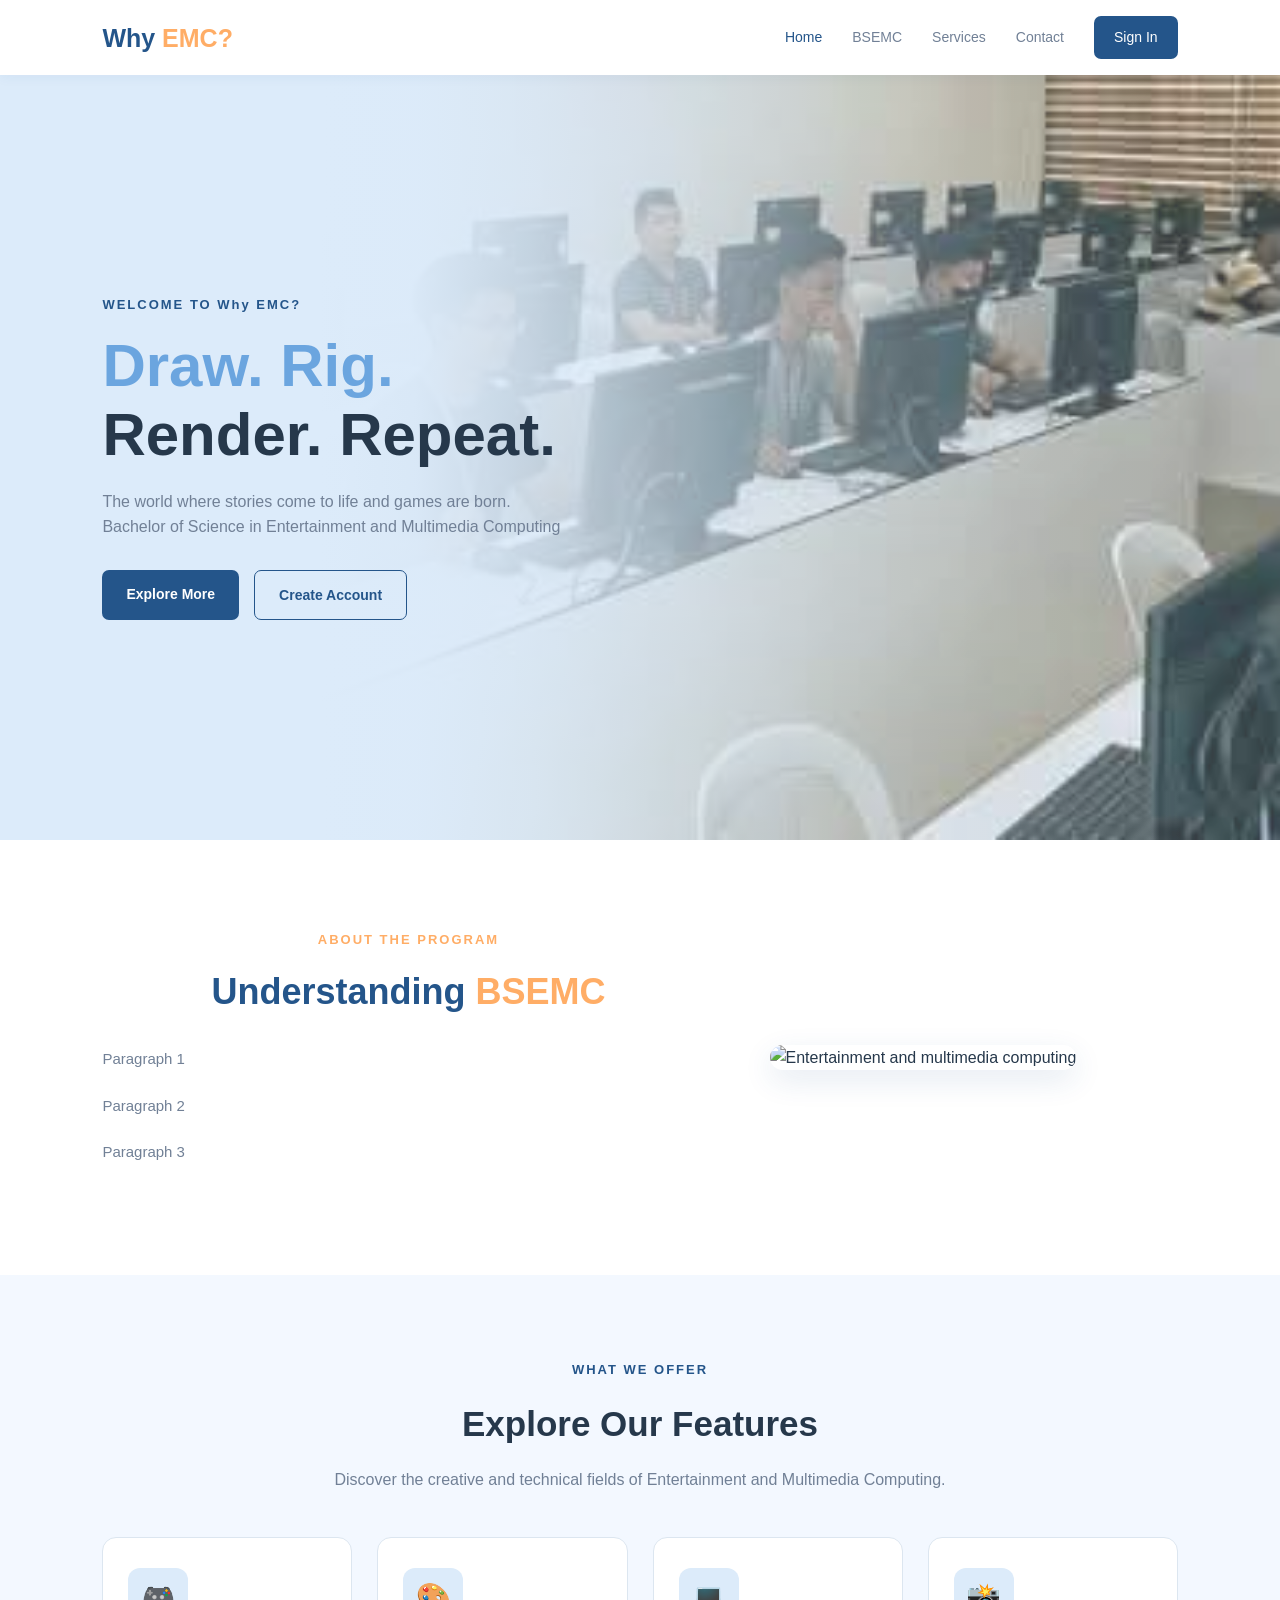
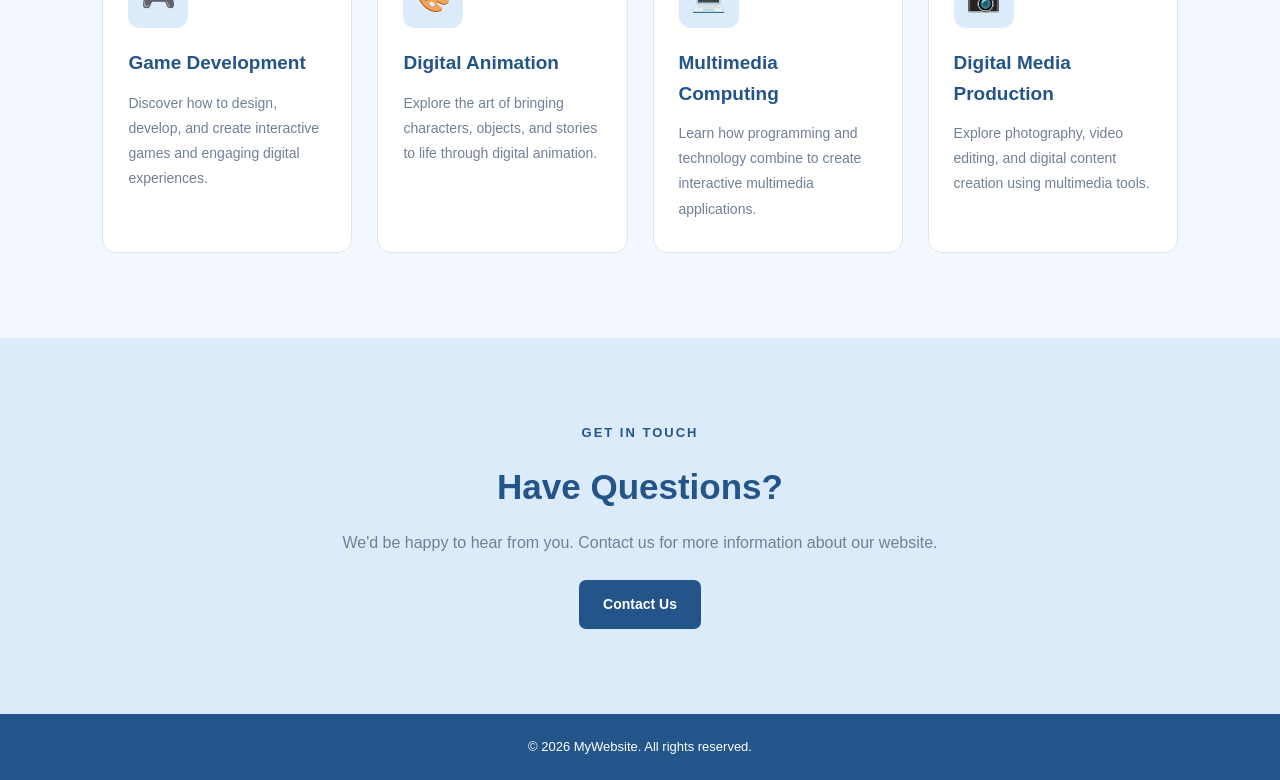
==== commit ababb137: "Updated project" ====
--- a/index.html
+++ b/index.html
@@ -58,73 +58,81 @@
     ====================================== -->
     <main>
 
-        <!-- =====================================
-             3.1 HERO SECTION / HOMEPAGE BANNER
-        ====================================== -->
-        <section class="hero" id="home">
-
-            <!-- HERO TEXT CONTENT -->
-            <div class="hero-content">
-
-                <!-- EDIT: Small Introduction Text -->
-                <p class="eyebrow">WELCOME TO Why EMC?</p>
-
-                <!-- EDIT: Main Website Heading -->
-                <h1>
-                       
-                    <span>Draw.</span>
-                    <span>Rig.</span>
-                    <br>
-                    Render.
-                    Repeat.
-                </h1>
-
-                <!-- EDIT: Website Description -->
-                <p class="hero-description">
-                    The world where stories come to life and Games are born.
-                    <br> 
-                    Bachelor of Science in Entertainment and Multimedia Computing
-                </p>
-
-                <!-- HERO BUTTONS -->
-                <div class="hero-buttons">
-
-                    <a href="#BSEMC" class="primary-btn">
-                        Explore More
-                    </a>
-
-                    <a href="register_page.html" class="secondary-btn" id="registerLink">
-                        Create Account
-                    </a>
-
-                </div>
-            </div>
-
-
-            <!-- HERO IMAGE / VISUAL DESIGN -->
-            <div class="hero-visual">
-
-                <div class="visual-card">
-                    <div class="visual-icon">✦</div>
-
-                    <!-- EDIT: Hero Card Heading -->
-                    <h2>Welcome!</h2>
-
-                    <!-- EDIT: Hero Card Description -->
-                    <p>Your journey starts here.</p>
-
-                    <div class="visual-line"></div>
-                    <div class="visual-line short"></div>
-                </div>
-
-                <!-- Decorative Elements -->
-                <div class="decor decor-one"></div>
-                <div class="decor decor-two"></div>
-
-            </div>
-
-        </section>
-
+    <!-- =====================================
+        3.1 HERO SECTION / HOMEPAGE BANNER
+    ====================================== -->
+    <section class="hero" id="home">
+
+        <!-- LEFT SIDE: HERO TEXT -->
+        <div class="hero-content">
+
+            <p class="eyebrow">WELCOME TO Why EMC?</p>
+
+            <h1>
+                <span>Draw.</span>
+                <span>Rig.</span>
+                <br>
+                Render.
+                Repeat.
+            </h1>
+
+            <p class="hero-description">
+                The world where stories come to life and games are born.
+                <br>
+                Bachelor of Science in Entertainment and Multimedia Computing
+            </p>
+
+            <div class="hero-buttons">
+
+                <a href="#BSEMC" class="primary-btn">
+                    Explore More
+                </a>
+
+                <a href="register_page.html"
+                class="secondary-btn"
+                id="registerLink">
+                    Create Account
+                </a>
+
+            </div>
+
+        </div>
+
+        <!-- RIGHT SIDE: FULL-HEIGHT IMAGE SLIDESHOW -->
+        <div class="hero-visual">
+
+            <div class="hero-slideshow">
+
+                <!-- SLIDE 1 -->
+                <div class="slide active">
+                    <img src="bsemc-slide1.jpg"
+                        alt="Students creating digital artwork">
+                </div>
+
+                <!-- SLIDE 2 -->
+                <div class="slide">
+                    <img src="bsemc-slide2.jpg"
+                        alt="BSEMC students">
+                </div>
+
+                <!-- SLIDE 3 -->
+                <div class="slide">
+                    <img src="bsemc-slide3.jpg"
+                        alt="Students working in a computer laboratory">
+                </div>
+
+                <!-- SLIDE 4 -->
+                <div class="slide">
+                    <img src="bsemc-slide4.jpg"
+                        alt="Students working on digital media">
+                </div>
+
+
+            </div>
+
+        </div>
+
+    </section>
 
         <!-- =====================================
             ABOUT / UNDERSTANDING BSEMC SECTION
@@ -143,27 +151,15 @@
 
                     <!-- EDIT: Article -->
                     <p>
-                        The Bachelor of Science in Entertainment and Multimedia
-                        Computing (BSEMC) is a degree program that focuses on
-                        the development of digital entertainment and multimedia
-                        technologies. It combines creativity, artistic skills,
-                        and technical knowledge to produce interactive and
-                        engaging digital experiences.
-                    </p>
-
-                    <p>
-                        The program introduces students to different fields,
-                        including game development, digital animation, and
-                        multimedia computing. It allows learners to explore
-                        how technology can be used to create games, animations,
-                        digital content, and other forms of interactive media.
-                    </p>
-
-                    <p>
-                        BSEMC is an opportunity for creative individuals to
-                        develop their ideas, improve their technical abilities,
-                        and prepare for careers in the growing entertainment
-                        and multimedia industry.
+                        Paragraph 1
+                    </p>
+
+                    <p>
+                        Paragraph 2
+                    </p>
+
+                    <p>
+                        Paragraph 3
                     </p>
 
                 </div>
--- a/index.css
+++ b/index.css
@@ -8,11 +8,16 @@
     padding: 0;
     box-sizing: border-box;
     font-family: Arial, sans-serif;
+}
+
+html {
     scroll-behavior: smooth;
 }
+
 #home {
-    scroll-margin-top: 75px; /* Adjust this value based on your header height */
-}
+    scroll-margin-top: 75px;
+}
+
 :root {
     --bg-color: #F3F8FF;
     --surface-color: #FFFFFF;
@@ -23,6 +28,9 @@
     --text-color: #26384B;
     --muted-color: #718096;
     --border-color: #DCE6F0;
+
+    /* HERO BACKGROUND: one consistent color */
+    --hero-background: #DCEBFA;
 }
 
 body {
@@ -34,6 +42,7 @@
 a {
     text-decoration: none;
 }
+
 
 /* =========================================
    2. HEADER AND NAVIGATION
@@ -106,28 +115,34 @@
     cursor: pointer;
 }
 
+
 /* =========================================
    3. HERO SECTION
 ========================================= */
 
 .hero {
-    min-height: 85vh; /* Makes the hero section taller */
-    padding: 110px 8%;
-    display: grid;
-    grid-template-columns: 1.1fr 0.9fr;
+    min-height: 85vh;
+    position: relative;
+    display: flex;
     align-items: center;
-    gap: 50px;
-    background: linear-gradient(
-        120deg,
-        #F3F8FF,
-        #DCEBFA
-    );
+    padding: 0 8%;
+
+    /* Same color across the entire hero */
+    background: var(--hero-background);
+
     overflow: hidden;
 }
 
+/* =====================================
+   3.1 HERO TEXT CONTENT
+===================================== */
 
 .hero-content {
-    max-width: 600px;
+    width: 52%;
+    max-width: 650px;
+    padding: 80px 0;
+    position: relative;
+    z-index: 3;
 }
 
 .eyebrow {
@@ -144,8 +159,7 @@
     margin-bottom: 20px;
 }
 
-.hero h1 span,
-.section-heading h2 span {
+.hero h1 span {
     color: var(--primary-blue);
 }
 
@@ -161,7 +175,10 @@
     flex-wrap: wrap;
 }
 
-/* Hero Buttons */
+
+/* =====================================
+   3.2 HERO BUTTONS
+===================================== */
 
 .primary-btn,
 .secondary-btn {
@@ -192,80 +209,145 @@
     background: var(--soft-blue);
 }
 
-/* Hero Visual */
+
+/* =====================================
+   3.3 HERO SLIDESHOW
+   Covers 75% of the hero section
+===================================== */
 
 .hero-visual {
-    min-height: 350px;
-    display: grid;
-    place-items: center;
-    position: relative;
-}
-
-.visual-card {
-    width: min(100%, 340px);
-    padding: 40px 30px;
-    background: var(--surface-color);
+    position: absolute;
+    top: 0;
+    right: 0;
+
+    width: 75%;
+    height: 100%;
+
+    overflow: hidden;
+    z-index: 1;
+}
+
+.hero-slideshow {
+    position: absolute;
+    inset: 0;
+
+    width: 100%;
+    height: 100%;
+
+    overflow: hidden;
+
+    /* Same color as the hero background */
+    background: var(--hero-background);
+
+    border: none;
+    border-radius: 0;
+    box-shadow: none;
+}
+
+
+/* =====================================
+   INDIVIDUAL SLIDES
+===================================== */
+
+.slide {
+    position: absolute;
+    inset: 0;
+
+    width: 100%;
+    height: 100%;
+
+    opacity: 0;
+    visibility: hidden;
+
+    transition:
+        opacity 1.5s ease-in-out,
+        visibility 1.5s ease-in-out;
+}
+
+.slide.active {
+    opacity: 1;
+    visibility: visible;
+}
+
+
+/* =====================================
+   SLIDESHOW IMAGES
+   75% opacity = 25% transparency
+===================================== */
+
+.slide img {
+    display: block;
+
+    width: 100%;
+    height: 100%;
+
+    object-fit: cover;
+    object-position: center;
+
+    opacity: 0.75;
+}
+
+
+/* =====================================
+   3.4 GRADIENT TRANSITION
+   Uses the exact hero background color
+===================================== */
+
+.hero-slideshow::after {
+    content: "";
+    position: absolute;
+    inset: 0;
+
+    z-index: 2;
+    pointer-events: none;
+
+    background: linear-gradient(
+        90deg,
+        var(--hero-background) 0%,
+        rgba(220, 235, 250, 0.98) 10%,
+        rgba(220, 235, 250, 0.85) 22%,
+        rgba(220, 235, 250, 0.60) 38%,
+        rgba(220, 235, 250, 0.30) 55%,
+        rgba(220, 235, 250, 0.10) 72%,
+        transparent 90%
+    );
+}
+
+
+/* =====================================
+   3.5 SLIDESHOW INDICATORS
+===================================== */
+
+.slide-indicators {
+    position: absolute;
+    z-index: 5;
+
+    bottom: 30px;
+    left: 50%;
+
+    transform: translateX(-50%);
+
+    display: flex;
+    align-items: center;
+    gap: 10px;
+}
+
+.indicator {
+    width: 9px;
+    height: 9px;
+
     border-radius: 20px;
-    box-shadow: 0 20px 50px rgba(36, 85, 138, 0.12);
-    position: relative;
-    z-index: 2;
-    text-align: center;
-}
-
-.visual-icon {
-    width: 75px;
-    height: 75px;
-    margin: 0 auto 20px;
-    display: grid;
-    place-items: center;
-    border-radius: 20px;
-    background: var(--soft-blue);
-    color: var(--dark-blue);
-    border-bottom: 4px solid var(--orange);
-    font-size: 38px;
-}
-
-.visual-card h2 {
-    margin-bottom: 8px;
-}
-
-.visual-card p {
-    color: var(--muted-color);
-}
-
-.visual-line {
-    height: 9px;
-    width: 85%;
-    margin: 25px auto 10px;
-    border-radius: 10px;
-    background: var(--soft-blue);
-}
-
-.visual-line.short {
-    width: 55%;
-    margin-top: 10px;
-}
-
-.decor {
-    position: absolute;
-    border-radius: 50%;
-    background: rgba(107, 165, 223, 0.20);
-}
-
-.decor-one {
-    width: 150px;
-    height: 150px;
-    top: 15px;
-    right: 5px;
-}
-
-.decor-two {
-    width: 100px;
-    height: 100px;
-    bottom: 10px;
-    left: 5px;
-    background: rgba(255, 173, 102, 0.25);
-}
+
+    background: rgba(255, 255, 255, 0.75);
+
+    transition: all 0.4s ease;
+}
+
+.indicator.active {
+    width: 25px;
+    background: var(--orange);
+}
+
 
 /* =========================================
    4. GENERAL SECTIONS
@@ -290,9 +372,10 @@
     color: var(--muted-color);
 }
 
-/* =====================================
-   ABOUT / UNDERSTANDING BSEMC
-====================================== */
+
+/* =====================================
+   5. ABOUT / UNDERSTANDING BSEMC
+===================================== */
 
 .BSEMC-section {
     padding: 90px 8%;
@@ -304,6 +387,7 @@
     grid-template-columns: 1.2fr 0.8fr;
     align-items: center;
     gap: 55px;
+
     max-width: 1200px;
     margin: auto;
 }
@@ -313,7 +397,7 @@
 }
 
 .BSEMC-label {
-    color: #FFAD66;
+    color: var(--orange);
     font-size: 13px;
     font-weight: 700;
     letter-spacing: 2px;
@@ -321,17 +405,17 @@
 }
 
 .BSEMC-content h2 {
-    color: #24558A;
+    color: var(--dark-blue);
     font-size: 36px;
     margin-bottom: 25px;
 }
 
 .BSEMC-content h2 span {
-    color: #FFAD66;
+    color: var(--orange);
 }
 
 .BSEMC-content p:not(.BSEMC-label) {
-    color: #718096;
+    color: var(--muted-color);
     font-size: 15px;
     line-height: 1.9;
     margin-bottom: 18px;
@@ -345,35 +429,22 @@
     border-radius: 15px;
     box-shadow: 0 10px 30px rgba(36, 85, 138, 0.12);
 }
+
 .BSEMC-label,
 .BSEMC-content h2 {
     text-align: center;
 }
 
-/* Responsive Design */
-@media (max-width: 850px) {
-    .BSEMC-container {
-        grid-template-columns: 1fr;
-        gap: 30px;
-    }
-
-    .BSEMC-content h2 {
-        font-size: 30px;
-    }
-
-    .BSEMC-image img {
-        height: 300px;
-    }
-}
-
-/* =====================================
-   SERVICES / FEATURE CARDS
-====================================== */
+
+/* =====================================
+   6. SERVICES / FEATURE CARDS
+===================================== */
 
 .services-container {
     display: grid;
     grid-template-columns: repeat(4, 1fr);
     gap: 25px;
+
     max-width: 1200px;
     margin: 45px auto 0;
 }
@@ -381,53 +452,46 @@
 .service-card {
     background: #FFFFFF;
     padding: 30px 25px;
-    border: 1px solid #DCE6F0;
+
+    border: 1px solid var(--border-color);
     border-radius: 14px;
+
     transition: 0.3s ease;
 }
 
 .service-card:hover {
     transform: translateY(-8px);
     box-shadow: 0 12px 30px rgba(36, 85, 138, 0.12);
-    border-color: #6BA5DF;
+    border-color: var(--primary-blue);
 }
 
 .service-icon {
     width: 60px;
     height: 60px;
+
     display: flex;
     justify-content: center;
     align-items: center;
-    background: #DCEBFA;
+
+    background: var(--soft-blue);
     border-radius: 12px;
+
     font-size: 28px;
     margin-bottom: 20px;
 }
 
 .service-card h3 {
-    color: #24558A;
+    color: var(--dark-blue);
     font-size: 19px;
     margin-bottom: 12px;
 }
 
 .service-card p {
-    color: #718096;
+    color: var(--muted-color);
     font-size: 14px;
     line-height: 1.8;
 }
 
-/* RESPONSIVE DESIGN */
-@media (max-width: 1000px) {
-    .services-container {
-        grid-template-columns: repeat(2, 1fr);
-    }
-}
-
-@media (max-width: 600px) {
-    .services-container {
-        grid-template-columns: 1fr;
-    }
-}
 
 /* =========================================
    7. CONTACT SECTION
@@ -453,6 +517,7 @@
     color: var(--muted-color);
     margin-bottom: 25px;
 }
+
 
 /* =========================================
    8. FOOTER
@@ -466,23 +531,47 @@
     font-size: 13px;
 }
 
-/* =========================================
-   9. RESPONSIVE DESIGN
-========================================= */
+
+/* =========================================
+   9. TABLET RESPONSIVE DESIGN
+========================================= */
+
+@media (max-width: 1000px) {
+
+    .services-container {
+        grid-template-columns: repeat(2, 1fr);
+    }
+
+}
+
 
 @media (max-width: 850px) {
+
+    /* Header */
     .header {
         padding: 15px 5%;
     }
 
+    /* Hero layout */
     .hero {
-        padding: 65px 5%;
-        grid-template-columns: 1fr;
+        min-height: auto;
+
+        display: flex;
+        flex-direction: column;
+
+        align-items: center;
         text-align: center;
+
+        padding: 55px 5% 0;
+        gap: 20px;
+
+        background: var(--hero-background);
     }
 
     .hero-content {
-        margin: auto;
+        width: 100%;
+        max-width: 650px;
+        padding: 25px 0 35px;
     }
 
     .hero-description {
@@ -494,31 +583,81 @@
         justify-content: center;
     }
 
+    /* Slideshow below the text */
     .hero-visual {
-        min-height: 300px;
-    }
-
+        position: relative;
+
+        top: auto;
+        right: auto;
+
+        width: 100%;
+        height: 400px;
+        min-height: 400px;
+
+        margin: 0;
+    }
+
+    /* Mobile gradient uses the same background color */
+    .hero-slideshow::after {
+        background: linear-gradient(
+            180deg,
+            var(--hero-background) 0%,
+            rgba(220, 235, 250, 0.85) 12%,
+            rgba(220, 235, 250, 0.45) 28%,
+            transparent 55%
+        );
+    }
+
+    /* General sections */
     .section {
         padding: 70px 5%;
     }
-}
+
+    /* About section */
+    .BSEMC-container {
+        grid-template-columns: 1fr;
+        gap: 30px;
+    }
+
+    .BSEMC-content h2 {
+        font-size: 30px;
+    }
+
+    .BSEMC-image img {
+        height: 300px;
+    }
+
+}
+
+
+/* =========================================
+   10. MOBILE RESPONSIVE DESIGN
+========================================= */
 
 @media (max-width: 650px) {
+
+    /* Mobile menu button */
     .menu-toggle {
         display: block;
     }
 
+    /* Mobile navigation */
     .navbar {
         display: none;
+
         position: absolute;
         top: 75px;
         left: 0;
+
         width: 100%;
         padding: 20px;
+
         background: var(--surface-color);
+
         flex-direction: column;
         align-items: stretch;
         gap: 18px;
+
         box-shadow: 0 8px 15px rgba(36, 85, 138, 0.08);
     }
 
@@ -530,18 +669,60 @@
         text-align: center;
     }
 
-    .about-content,
-    .service-grid {
+    /* Feature cards */
+    .services-container {
         grid-template-columns: 1fr;
     }
 
+    /* Section headings */
     .section-heading h2,
     .contact h2 {
         font-size: 29px;
     }
 
+    /* Hero heading */
     .hero h1 {
         font-size: 39px;
     }
 
-}+    /* Hero slideshow */
+    .hero-visual {
+        height: 320px;
+        min-height: 320px;
+    }
+
+    /* About image */
+    .BSEMC-image img {
+        height: 250px;
+    }
+
+}
+
+
+/* =========================================
+   11. SMALL MOBILE SCREENS
+========================================= */
+
+@media (max-width: 400px) {
+
+    .hero h1 {
+        font-size: 34px;
+    }
+
+    .hero-buttons {
+        flex-direction: column;
+        align-items: center;
+    }
+
+    .primary-btn,
+    .secondary-btn {
+        width: 100%;
+        max-width: 230px;
+    }
+
+    .hero-visual {
+        height: 270px;
+        min-height: 270px;
+    }
+
+}
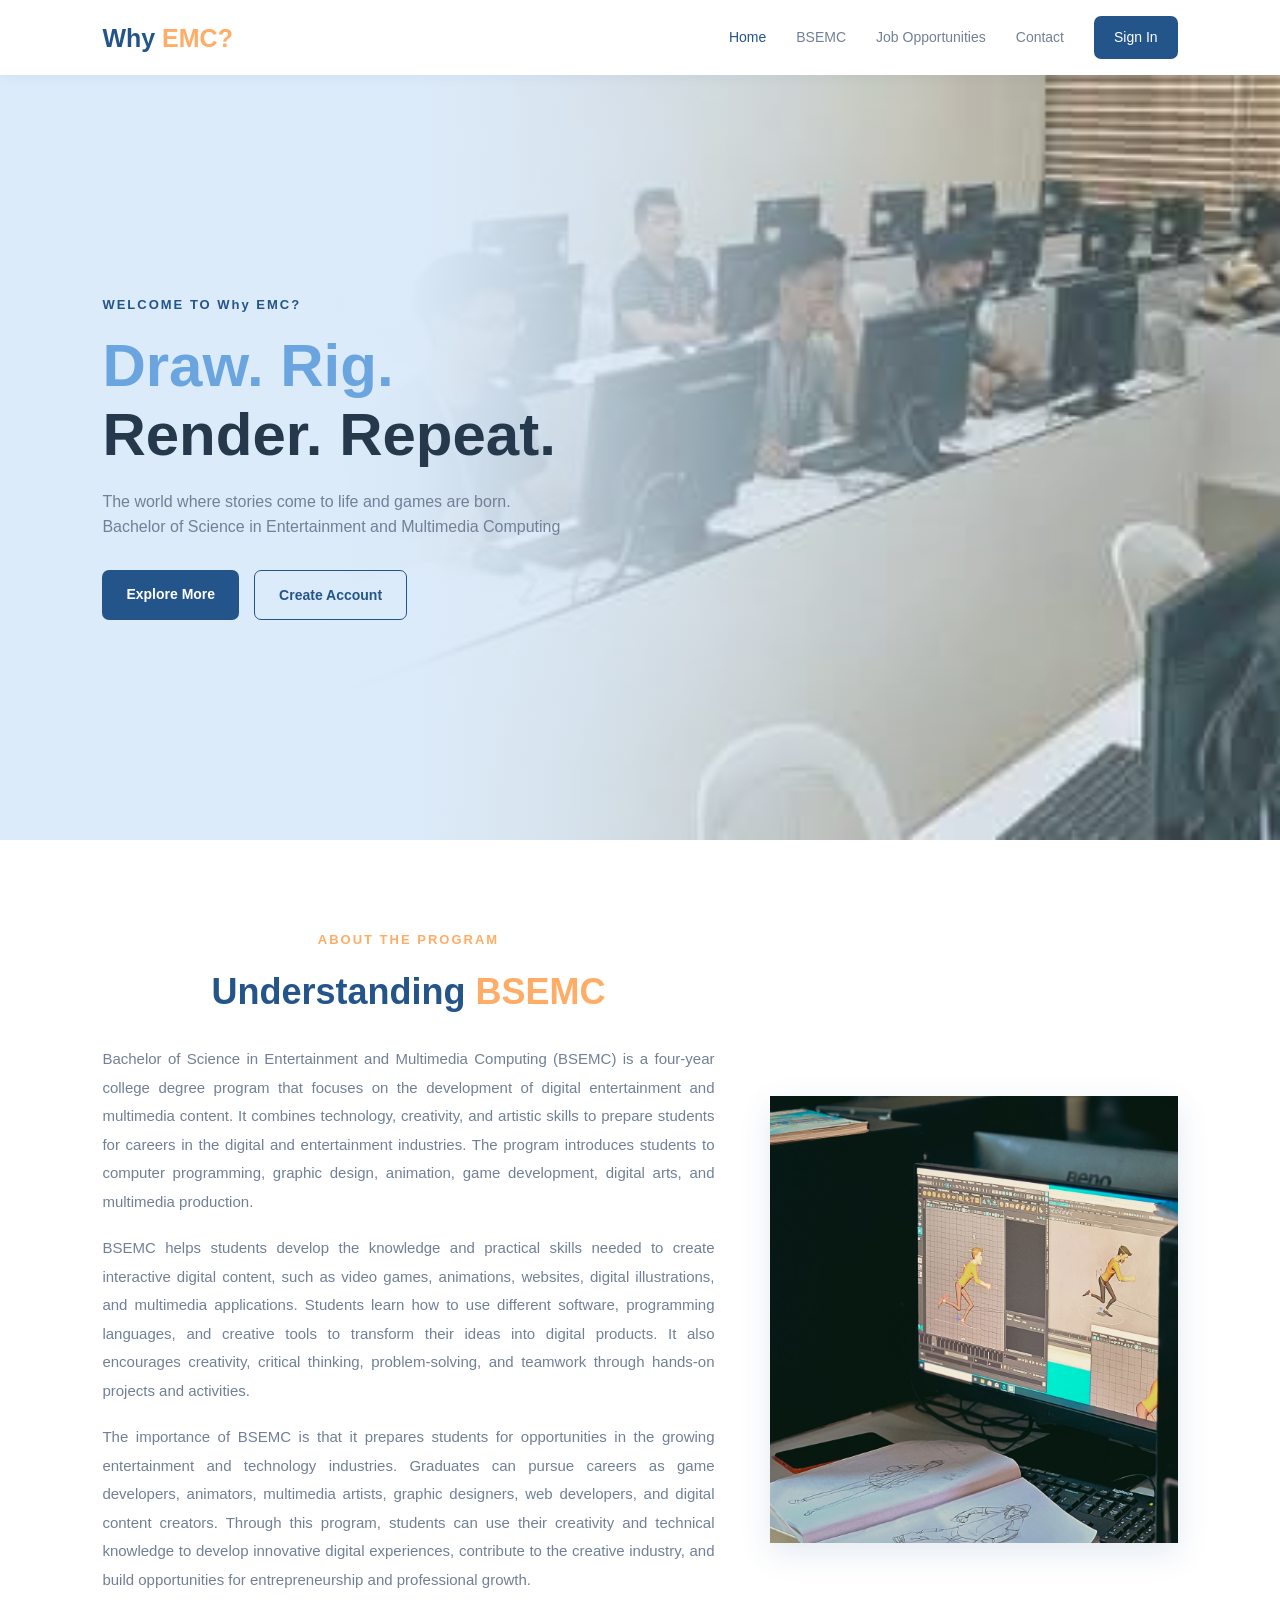
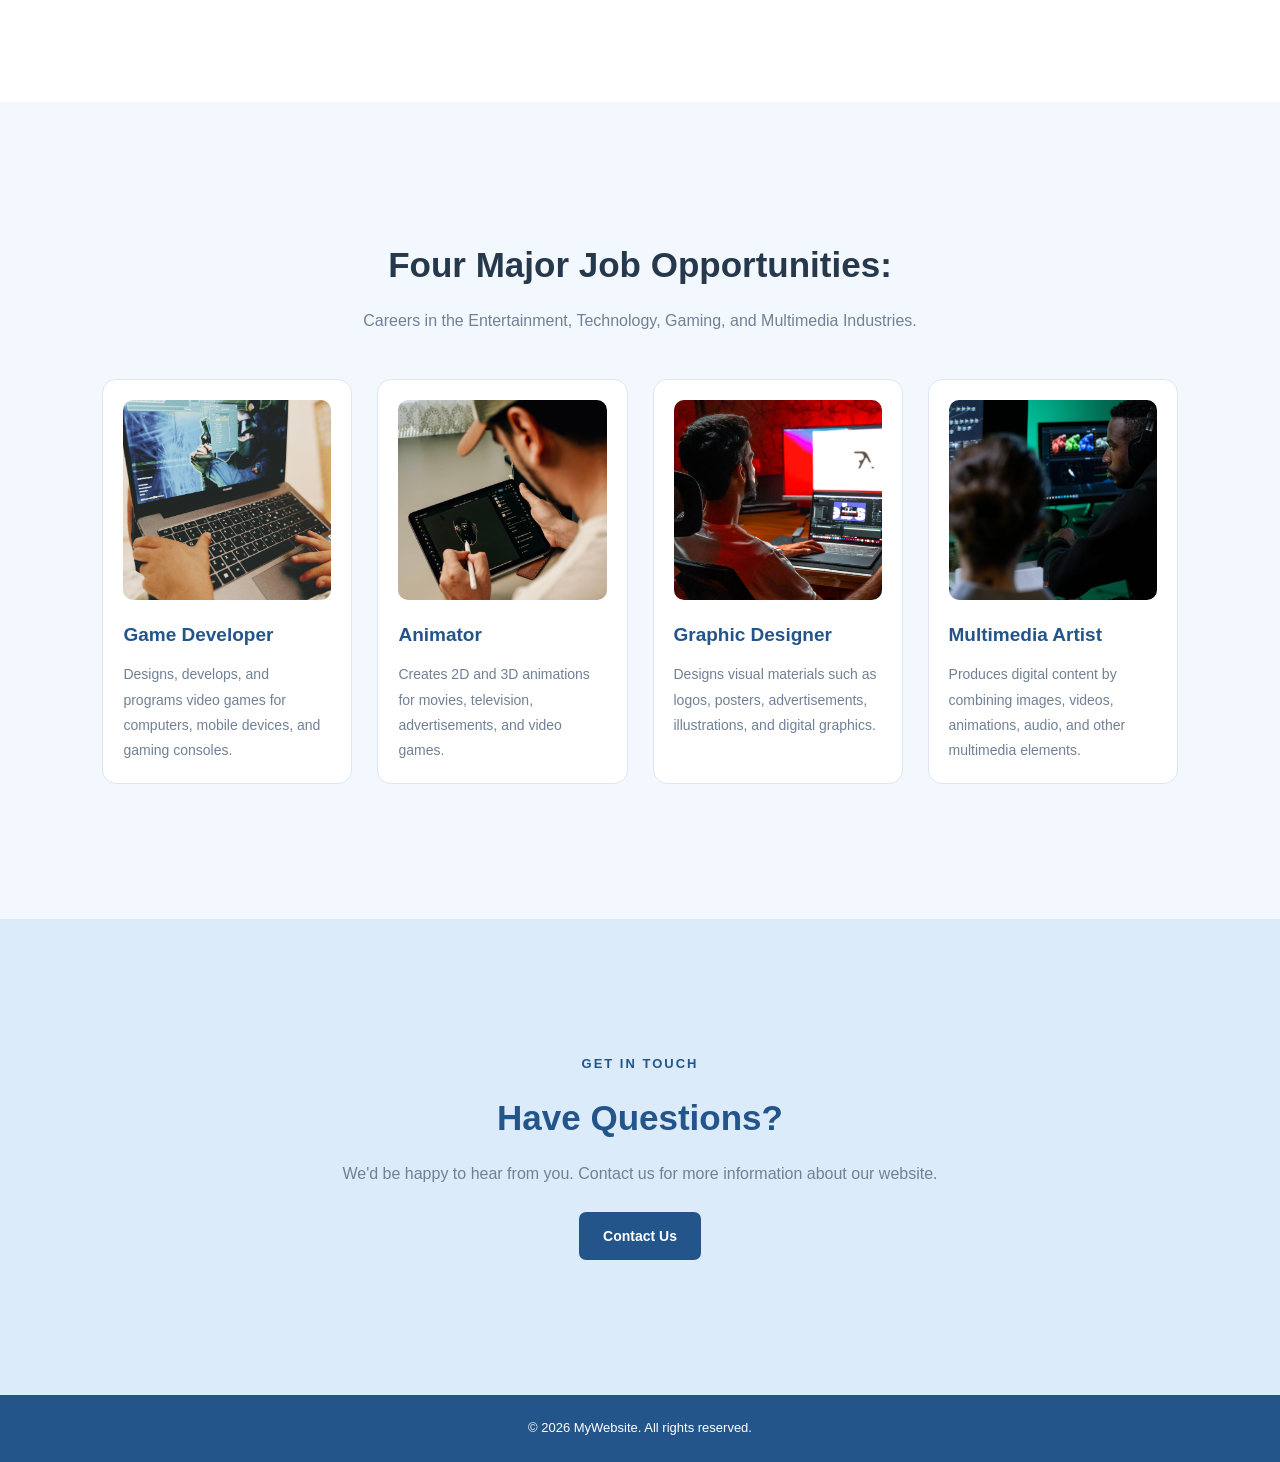
==== commit 4429e44c: "Updated project" ====
--- a/index.html
+++ b/index.html
@@ -38,7 +38,7 @@
 
             <a href="#home" class="nav-link active">Home</a>
             <a href="#BSEMC" class="nav-link">BSEMC</a>
-            <a href="#services" class="nav-link">Services</a>
+            <a href="#services" class="nav-link">Job Opportunities</a>
             <a href="#contact" class="nav-link">Contact</a>
 
             <!-- Account Navigation -->
@@ -134,109 +134,147 @@
 
     </section>
 
+ 
+    <!-- =====================================
+        ABOUT / UNDERSTANDING BSEMC SECTION
+    ====================================== -->
+    <section class="BSEMC-section" id="BSEMC">
+
+        <div class="BSEMC-container">
+
+            <!-- LEFT: Article Content -->
+            <div class="BSEMC-content">
+
+                <p class="BSEMC-label">ABOUT THE PROGRAM</p>
+
+                <!-- EDIT: Section Title -->
+                <h2>Understanding <span>BSEMC</span></h2>
+
+                <!-- MOBILE IMAGE: Appears below the heading -->
+                <div class="BSEMC-mobile-image">
+                    <img src="bsemc-about.jpg"
+                        alt="Entertainment and multimedia computing">
+                </div>
+
+                <!-- EDIT: Article Paragraph 1 -->
+                <p>
+                    Bachelor of Science in Entertainment and Multimedia Computing (BSEMC)
+                    is a four-year college degree program that focuses on the development
+                    of digital entertainment and multimedia content. It combines technology,
+                    creativity, and artistic skills to prepare students for careers in the
+                    digital and entertainment industries. The program introduces students
+                    to computer programming, graphic design, animation, game development,
+                    digital arts, and multimedia production.
+                </p>
+
+                <!-- EDIT: Article Paragraph 2 -->
+                <p>
+                    BSEMC helps students develop the knowledge and practical skills needed
+                    to create interactive digital content, such as video games, animations,
+                    websites, digital illustrations, and multimedia applications. Students
+                    learn how to use different software, programming languages, and creative
+                    tools to transform their ideas into digital products. It also encourages
+                    creativity, critical thinking, problem-solving, and teamwork through
+                    hands-on projects and activities.
+                </p>
+
+                <!-- EDIT: Article Paragraph 3 -->
+                <p>
+                    The importance of BSEMC is that it prepares students for opportunities
+                    in the growing entertainment and technology industries. Graduates can
+                    pursue careers as game developers, animators, multimedia artists, graphic
+                    designers, web developers, and digital content creators. Through this
+                    program, students can use their creativity and technical knowledge to develop
+                    innovative digital experiences, contribute to the creative industry, and
+                    build opportunities for entrepreneurship and professional growth.
+                </p>
+
+            </div>
+
+            <!-- DESKTOP IMAGE: Appears on the right -->
+            <div class="BSEMC-image">
+                <img src="bsemc-about.jpg"
+                    alt="Entertainment and multimedia computing">
+            </div>
+
+        </div>
+
+    </section>
+
+
         <!-- =====================================
-            ABOUT / UNDERSTANDING BSEMC SECTION
-        ====================================== -->
-        <section class="BSEMC-section" id="BSEMC">
-
-            <div class="BSEMC-container">
-
-                <!-- LEFT: Article Content -->
-                <div class="BSEMC-content">
-
-                    <p class="BSEMC-label">ABOUT THE PROGRAM</p>
-
-                    <!-- EDIT: Section Title -->
-                    <h2>Understanding <span>BSEMC</span></h2>
-
-                    <!-- EDIT: Article -->
-                    <p>
-                        Paragraph 1
-                    </p>
-
-                    <p>
-                        Paragraph 2
-                    </p>
-
-                    <p>
-                        Paragraph 3
-                    </p>
-
-                </div>
-
-                <!-- RIGHT: Supporting Image -->
-                <div class="BSEMC-image">
-                    <img src="images/bsemc-about.jpg"
-                        alt="Entertainment and multimedia computing">
-                </div>
-
-            </div>
-
-        </section>
-
-        <!-- =====================================
-            3.3 SERVICES / FEATURES SECTION
+            JOB OPPORTUNITIES
         ====================================== -->
         <section class="services section" id="services">
 
-            <!-- SERVICES HEADING -->
+            <!-- opportunity HEADING -->
             <div class="section-heading">
 
-                <p class="eyebrow">WHAT WE OFFER</p>
-
-                <!-- EDIT: Services Heading -->
+                <!-- <p class="eyebrow">Job Opportunities</p> -->
+
+                <!-- EDIT: opportunity Heading -->
                 <h2>
-                    Explore Our <span>Features</span>
+                    <span>Four Major</span> Job Opportunities:
                 </h2>
 
-                <!-- EDIT: Services Introduction -->
-                <p>
-                    Discover the creative and technical fields
-                    of Entertainment and Multimedia Computing.
-                </p>
-
-            </div>
-
-            <!-- SERVICES / FEATURE CARDS -->
+                <!-- EDIT: opportunity Introduction -->
+                <p>
+                    Careers in the Entertainment, Technology, 
+                    Gaming, and Multimedia Industries.
+                </p>
+
+            </div>
+
+            <!-- opportunity / FEATURE CARDS -->
             <div class="services-container">
 
                 <!-- FEATURE 1 -->
                 <div class="service-card">
-                    <div class="service-icon">🎮</div>
-                    <h3>Game Development</h3>
+                    <img src="game-developer.jpg"
+                        alt="Game Developer"
+                        class="job-image">
+
+                    <h3>Game Developer</h3>
                     <p>
-                        Discover how to design, develop, and create
-                        interactive games and engaging digital experiences.
+                        Designs, develops, and programs video games for
+                        computers, mobile devices, and gaming consoles.
                     </p>
                 </div>
 
                 <!-- FEATURE 2 -->
                 <div class="service-card">
-                    <div class="service-icon">🎨</div>
-                    <h3>Digital Animation</h3>
+                    <img src="animator.jpg"
+                        alt="Animator"
+                        class="job-image">
+
+                    <h3>Animator</h3>
                     <p>
-                        Explore the art of bringing characters, objects,
-                        and stories to life through digital animation.
+                        Creates 2D and 3D animations for movies,
+                        television, advertisements, and video games.
                     </p>
                 </div>
 
                 <!-- FEATURE 3 -->
                 <div class="service-card">
-                    <div class="service-icon">💻</div>
-                    <h3>Multimedia Computing</h3>
+                    <img src="graphic-designer.jpg"
+                        alt="Graphic Designer"
+                        class="job-image">
+                    <h3>Graphic Designer</h3>
                     <p>
-                        Learn how programming and technology combine
-                        to create interactive multimedia applications.
+                        Designs visual materials such as logos, posters, 
+                        advertisements, illustrations, and digital graphics.
                     </p>
                 </div>
 
                 <!-- FEATURE 4 -->
                 <div class="service-card">
-                    <div class="service-icon">📸</div>
-                    <h3>Digital Media Production</h3>
+                    <img src="multimedia-artist.jpg"
+                        alt="Multimedia Artist"
+                        class="job-image">
+                    <h3>Multimedia Artist</h3>
                     <p>
-                        Explore photography, video editing, and digital
-                        content creation using multimedia tools.
+                        Produces digital content by combining images, videos, 
+                        animations, audio, and other multimedia elements.
                     </p>
                 </div>
 
--- a/index.css
+++ b/index.css
@@ -354,7 +354,7 @@
 ========================================= */
 
 .section {
-    padding: 85px 8%;
+    padding: 135px 8%;
 }
 
 .section-heading {
@@ -422,13 +422,26 @@
     text-align: justify;
 }
 
+
+/* =========================================
+   ABOUT SECTION IMAGES
+========================================= */
+
+/* Mobile image is hidden on desktop */
+.BSEMC-mobile-image {
+    display: none;
+}
+
+/* Desktop image */
 .BSEMC-image img {
     width: 100%;
-    height: 380px;
+    height: 447px;
     object-fit: cover;
-    border-radius: 15px;
+    border-radius: 0;
     box-shadow: 0 10px 30px rgba(36, 85, 138, 0.12);
-}
+    transform: translateY(52px);
+}
+
 
 .BSEMC-label,
 .BSEMC-content h2 {
@@ -437,7 +450,7 @@
 
 
 /* =====================================
-   6. SERVICES / FEATURE CARDS
+   6. opportunities / FEATURE CARDS
 ===================================== */
 
 .services-container {
@@ -465,19 +478,55 @@
     border-color: var(--primary-blue);
 }
 
-.service-icon {
-    width: 60px;
-    height: 60px;
-
-    display: flex;
-    justify-content: center;
-    align-items: center;
-
-    background: var(--soft-blue);
-    border-radius: 12px;
-
-    font-size: 28px;
+/* =========================================
+   JOB OPPORTUNITY CARD IMAGES
+========================================= */
+
+.job-image {
+    width: 100%;
+    height: 200px;
+
+    display: block;
+    object-fit: cover;
+    object-position: center;
+
+    border-radius: 10px;
     margin-bottom: 20px;
+
+    transition: transform 0.4s ease;
+}
+
+.service-card {
+    background: #FFFFFF;
+    padding: 20px;
+
+    border: 1px solid var(--border-color);
+    border-radius: 14px;
+
+    overflow: hidden;
+    transition: 0.3s ease;
+}
+
+.service-card:hover {
+    transform: translateY(-8px);
+    box-shadow: 0 12px 30px rgba(36, 85, 138, 0.12);
+    border-color: var(--primary-blue);
+}
+
+.service-card:hover .job-image {
+    transform: scale(1.03);
+}
+
+.service-card h3 {
+    color: var(--dark-blue);
+    font-size: 19px;
+    margin-bottom: 12px;
+}
+
+.service-card p {
+    color: var(--muted-color);
+    font-size: 14px;
+    line-height: 1.8;
 }
 
 .service-card h3 {
@@ -614,17 +663,45 @@
     }
 
     /* About section */
+    
+/* =========================================
+   ABOUT SECTION - MOBILE LAYOUT
+========================================= */
+
     .BSEMC-container {
         grid-template-columns: 1fr;
-        gap: 30px;
+        gap: 0;
+    }
+
+    .BSEMC-content {
+        width: 100%;
+    }
+
+    /* Hide the desktop image */
+    .BSEMC-image {
+        display: none;
+    }
+
+    /* Show image immediately below the heading */
+    .BSEMC-mobile-image {
+        display: block;
+        width: 100%;
+        margin: 0 0 25px;
+    }
+
+    .BSEMC-mobile-image img {
+        display: block;
+        width: 100%;
+        height: 280px;
+        object-fit: cover;
+        object-position: center;
+        border-radius: 0px;
+        box-shadow: 0 8px 24px rgba(36, 85, 138, 0.12);
     }
 
     .BSEMC-content h2 {
         font-size: 30px;
-    }
-
-    .BSEMC-image img {
-        height: 300px;
+        margin-bottom: 20px;
     }
 
 }
@@ -700,29 +777,100 @@
 
 
 /* =========================================
-   11. SMALL MOBILE SCREENS
-========================================= */
-
-@media (max-width: 400px) {
-
-    .hero h1 {
-        font-size: 34px;
-    }
-
-    .hero-buttons {
+   MOBILE HERO SLIDESHOW
+========================================= */
+
+@media (max-width: 850px) {
+
+    .hero {
+        min-height: auto;
+        display: flex;
         flex-direction: column;
         align-items: center;
-    }
-
-    .primary-btn,
-    .secondary-btn {
+        text-align: center;
+        padding: 55px 5% 0;
+        gap: 20px;
+        background: var(--hero-background);
+    }
+
+    .hero-content {
         width: 100%;
-        max-width: 230px;
-    }
-
+        max-width: 650px;
+        padding: 25px 0 35px;
+    }
+
+    .hero-description {
+        margin-left: auto;
+        margin-right: auto;
+    }
+
+    .hero-buttons {
+        justify-content: center;
+    }
+
+    /* Full-width slideshow */
     .hero-visual {
-        height: 270px;
-        min-height: 270px;
-    }
-
-}
+        position: relative;
+        width: calc(100% + 10vw);
+        height: 420px;
+        min-height: 420px;
+        margin-left: -5vw;
+        margin-right: -5vw;
+        overflow: hidden;
+    }
+
+    .hero-slideshow {
+        position: absolute;
+        inset: 0;
+        width: 100%;
+        height: 100%;
+    }
+
+    /* Fill the entire slideshow area */
+    .slide img {
+        width: 100%;
+        height: 100%;
+        display: block;
+        object-fit: cover;
+        object-position: center;
+        opacity: 1;
+    }
+
+    /* Keep a subtle transition at the top */
+    .hero-slideshow::after {
+        background: linear-gradient(
+            180deg,
+            var(--hero-background) 0%,
+            rgba(220, 235, 250, 0.65) 8%,
+            rgba(220, 235, 250, 0.15) 20%,
+            transparent 35%
+        );
+    }
+}
+
+
+/* =========================================
+   SMALL MOBILE SCREENS
+========================================= */
+
+@media (max-width: 650px) {
+
+    .hero h1 {
+        font-size: 39px;
+    }
+
+    .hero-visual {
+        width: calc(100% + 10vw);
+        height: 350px;
+        min-height: 350px;
+        margin-left: -5vw;
+        margin-right: -5vw;
+    }
+
+    .slide img {
+        object-fit: cover;
+        object-position: center;
+        opacity: 0.75;
+    }
+
+}
